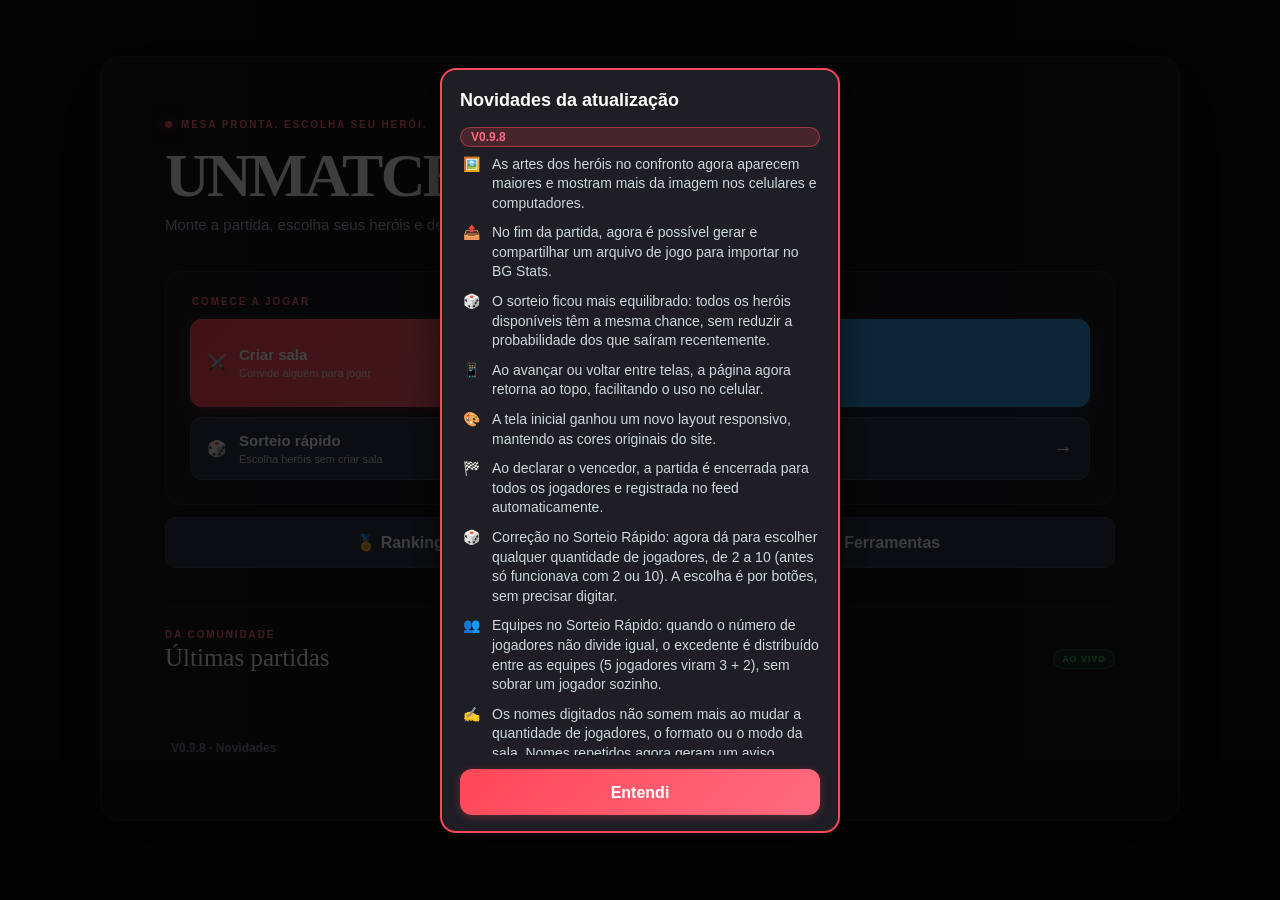
==== index.html @ 80e848fc "Add files via upload" ====
﻿<!DOCTYPE html>
<html lang="pt-BR">
<head>
    <meta charset="UTF-8">
    <meta name="viewport" content="width=device-width, initial-scale=1.0, viewport-fit=cover">
    <meta name="theme-color" content="#0f0f12">
    <link rel="preconnect" href="https://www.gstatic.com" crossorigin>
    <link rel="preconnect" href="https://unmatched-draft-default-rtdb.firebaseio.com" crossorigin>
    <link rel="preconnect" href="https://yptpnirqgfmxphjvsdjz.supabase.co" crossorigin>
    <link rel="preconnect" href="https://storage.googleapis.com" crossorigin>
    <title>Unmatched Draft — Sorteio e Draft Online para Unmatched</title>
    <meta name="description" content="Unmatched Draft: ferramenta online gratuita para sortear heróis, fazer draft e organizar partidas do jogo de tabuleiro Unmatched, sozinho ou com amigos, em salas, 1v1, melhor de 3 ou modo equipe.">
    <meta name="keywords" content="unmatched draft, unmatched, sorteio de heróis, draft unmatched, jogo de tabuleiro unmatched, unmatched online, sorteio de personagens">
    <meta name="robots" content="index, follow">
    <link rel="canonical" href="https://jeonatai.github.io/unmatched-draft/">

    <meta property="og:type" content="website">
    <meta property="og:title" content="Unmatched Draft — Sorteio e Draft Online para Unmatched">
    <meta property="og:description" content="Sorteie heróis, monte salas e organize partidas de Unmatched online, de graça, com amigos.">
    <meta property="og:url" content="https://jeonatai.github.io/unmatched-draft/">
    <meta property="og:locale" content="pt_BR">

    <meta name="twitter:card" content="summary">
    <meta name="twitter:title" content="Unmatched Draft — Sorteio e Draft Online para Unmatched">
    <meta name="twitter:description" content="Sorteie heróis, monte salas e organize partidas de Unmatched online, de graça, com amigos.">

    <link rel="stylesheet" href="style.css?v=20261127d">
</head>
<body class="is-home-screen">

    <!-- Código da sala (visível quando dentro de uma sala) -->
    <div id="room-code-header" class="room-code-header" style="display: none;">
        <span>Sala: <strong id="room-code-display">-</strong></span>
        <button id="btn-copy-code" class="btn-copy-code">Copiar</button>
    </div>

    <div class="container">

        <!-- TELA: Início -->
        <div id="screen-home" class="screen">
            <header class="home-hero">
                <div class="home-eyebrow"><span></span> MESA PRONTA. ESCOLHA SEU HERÓI.</div>
                <h1>Unmatched <em>Draft</em></h1>
                <p>Monte a partida, escolha seus heróis e descubra quem vence.</p>
            </header>
            <section class="home-play-panel" aria-label="Começar uma partida">
                <div class="home-section-label">COMECE A JOGAR</div>
            <div class="btn-row">
                <button id="btn-go-create">⚔️ <span><strong>Criar sala</strong><small>Convide alguém para jogar</small></span></button>
                <button id="btn-go-join">↗️ <span><strong>Entrar em sala</strong><small>Tenho um código de partida</small></span></button>
            </div>
                <button id="btn-go-quick" class="home-quick-btn">🎲 <span><strong>Sorteio rápido</strong><small>Escolha heróis sem criar sala</small></span><b>→</b></button>
            </section>
            <nav class="home-tools-nav" aria-label="Mais opções">
                <button id="btn-go-rank" class="btn-secondary js-go-rank">🏅 Ranking</button>
                <button id="btn-go-tools" class="btn-secondary">🛠️ Ferramentas</button>
            </nav>

            <div id="home-feed-section" class="home-feed-section">
                <div class="feed-heading"><div><div class="home-section-label">DA COMUNIDADE</div><h3>Últimas partidas</h3></div><span>AO VIVO</span></div>
                <div id="home-feed-list" class="feed-list"></div>
                <div id="home-feed-pagination" class="feed-pagination"></div>
            </div>
        </div>

        <!-- TELA: Ferramentas -->
        <div id="screen-tools" class="screen" style="display: none;">
            <h1 id="tools-title" style="touch-action: manipulation;">🛠️ Ferramentas</h1>
            <button id="btn-go-matchup" class="btn-secondary">⚔️ Confrontos</button>
            <div id="tools-admin" style="display: none;">
                <button id="btn-go-import" class="btn-secondary" style="margin-top: 12px;">📥 Importar partidas</button>
                <button id="btn-go-audit" class="btn-secondary" style="margin-top: 12px;">🔍 Verificar estatísticas</button>
            </div>
            <button id="btn-go-add-match" class="btn-secondary" style="margin-top: 12px;">➕ Adicionar Partida</button>
            <button id="btn-tools-back" class="btn-secondary" style="margin-top: 20px;">Voltar</button>
        </div>

        <!-- TELA: Adicionar Partida manualmente -->
        <div id="screen-add-match" class="screen" style="display: none;">
            <h1>➕ Adicionar Partida</h1>
            <p>Registre uma partida já jogada (fora do site) no feed e nas estatísticas dos heróis.</p>

            <div class="mode-options">
                <label class="mode-option">
                    <input type="radio" name="add-match-mode" value="1v1" checked>
                    <span class="mode-label">
                        <strong>1v1</strong>
                        <small>Partida entre 2 jogadores</small>
                    </span>
                </label>
                <label class="mode-option">
                    <input type="radio" name="add-match-mode" value="2v2">
                    <span class="mode-label">
                        <strong>Equipe (2v2)</strong>
                        <small>4 jogadores, 2 times</small>
                    </span>
                </label>
            </div>

            <div id="add-match-1v1-fields">
                <div class="config-section">
                    <h3>Jogador 1</h3>
                    <input type="text" id="add-match-p1-name" class="text-input" placeholder="Nome do Jogador 1" style="margin-bottom: 10px;">
                    <input type="text" id="add-match-p1-hero" class="text-input" list="add-match-heroes-datalist" placeholder="Herói do Jogador 1">
                </div>
                <div class="config-section">
                    <h3>Jogador 2</h3>
                    <input type="text" id="add-match-p2-name" class="text-input" placeholder="Nome do Jogador 2" style="margin-bottom: 10px;">
                    <input type="text" id="add-match-p2-hero" class="text-input" list="add-match-heroes-datalist" placeholder="Herói do Jogador 2">
                </div>
                <div class="config-section">
                    <h3>Vencedor</h3>
                    <select id="add-match-1v1-winner" class="text-input">
                        <option value="1">Jogador 1</option>
                        <option value="2">Jogador 2</option>
                        <option value="draw">Empate</option>
                    </select>
                </div>
            </div>

            <div id="add-match-2v2-fields" style="display: none;">
                <div class="config-section">
                    <h3>Equipe A</h3>
                    <input type="text" id="add-match-a1-name" class="text-input" placeholder="Jogador 1 (Equipe A)" style="margin-bottom: 10px;">
                    <input type="text" id="add-match-a1-hero" class="text-input" list="add-match-heroes-datalist" placeholder="Herói" style="margin-bottom: 10px;">
                    <input type="text" id="add-match-a2-name" class="text-input" placeholder="Jogador 2 (Equipe A)" style="margin-bottom: 10px;">
                    <input type="text" id="add-match-a2-hero" class="text-input" list="add-match-heroes-datalist" placeholder="Herói">
                </div>
                <div class="config-section">
                    <h3>Equipe B</h3>
                    <input type="text" id="add-match-b1-name" class="text-input" placeholder="Jogador 1 (Equipe B)" style="margin-bottom: 10px;">
                    <input type="text" id="add-match-b1-hero" class="text-input" list="add-match-heroes-datalist" placeholder="Herói" style="margin-bottom: 10px;">
                    <input type="text" id="add-match-b2-name" class="text-input" placeholder="Jogador 2 (Equipe B)" style="margin-bottom: 10px;">
                    <input type="text" id="add-match-b2-hero" class="text-input" list="add-match-heroes-datalist" placeholder="Herói">
                </div>
                <div class="config-section">
                    <h3>Vencedor</h3>
                    <select id="add-match-2v2-winner" class="text-input">
                        <option value="A">Equipe A</option>
                        <option value="B">Equipe B</option>
                        <option value="draw">Empate</option>
                    </select>
                </div>
            </div>

            <datalist id="add-match-heroes-datalist"></datalist>

            <button id="btn-submit-add-match">Registrar Partida</button>
            <button id="btn-back-add-match" class="btn-secondary">Voltar</button>
        </div>

        <!-- TELA: Sorteio Rápido - configuração -->
        <div id="screen-quick-setup" class="screen" style="display: none;">
            <h1>🎲 Sorteio Rápido</h1>
            <p>Configure os jogadores. Cada um recebe 1 herói sorteado, sem sala nem link.</p>

            <div class="config-section">
                <h3>Quantidade de Jogadores</h3>
                <input type="hidden" id="quick-player-count" value="2">
                <div id="quick-count-chips" class="count-chips"></div>
            </div>

            <div class="config-section">
                <h3>Nomes dos Jogadores</h3>
                <div id="quick-names-inputs"></div>
            </div>

            <div class="config-section">
                <h3>Formato da Partida</h3>
                <div class="mode-options">
                    <label class="mode-option">
                        <input type="radio" name="quick-format" value="ffa" checked>
                        <span class="mode-label">
                            <strong>Todos Contra Todos</strong>
                            <small>Cada jogador enfrenta todos os outros, 1 contra 1</small>
                        </span>
                    </label>
                    <label class="mode-option">
                        <input type="radio" name="quick-format" value="team">
                        <span class="mode-label">
                            <strong>Em Equipe</strong>
                            <small>Jogadores são divididos em equipes sorteadas</small>
                        </span>
                    </label>
                </div>
            </div>

            <div class="config-section" id="quick-team-size-section" style="display: none;">
                <h3>Tamanho da Equipe</h3>
                <div class="mode-options">
                    <label class="mode-option">
                        <input type="radio" name="quick-team-size" value="2" checked>
                        <span class="mode-label">
                            <strong>Equipe de 2</strong>
                        </span>
                    </label>
                    <label class="mode-option">
                        <input type="radio" name="quick-team-size" value="3">
                        <span class="mode-label">
                            <strong>Equipe de 3</strong>
                        </span>
                    </label>
                </div>
            </div>

            <p id="quick-setup-warning" class="waiting-text" style="display: none;"></p>

            <button id="btn-quick-start" style="margin-top: 16px;">Sortear e Ir para o Combate</button>
            <button id="btn-quick-back" class="btn-secondary">Voltar</button>
        </div>

        <!-- TELA: Sorteio Rápido - combate -->
        <div id="screen-quick-combat" class="screen" style="display: none;">
            <div id="quick-combat-timer" class="combat-timer">⏱️ 00:00</div>
            <button id="btn-quick-pause" class="btn-secondary btn-pause">⏸️ Pausar</button>
            <button id="btn-quick-edit-timer" class="btn-secondary btn-pause btn-edit-timer" title="Ajustar o tempo manualmente">✏️</button>
            <p id="quick-match-progress" class="waiting-text"></p>
            <p id="quick-starting-player" class="waiting-text" style="display: none;"></p>
            <h3>🔥 CONFRONTO! 🔥</h3>
            <button id="btn-quick-reroll" class="quick-reroll-btn" title="Sortear novos personagens para esse confronto">🎲</button>

            <div class="matchup-versus" id="quick-matchup-ffa">
                <div class="fighter-card" id="quick-fighter-p1">-</div>
                <div class="vs">VS</div>
                <div class="fighter-card" id="quick-fighter-p2">-</div>
            </div>

            <div class="matchup-teams" id="quick-matchup-teams" style="display: none;">
                <div class="team-side team-a">
                    <h4 id="quick-team-a-label">Equipe A</h4>
                    <div class="team-fighters" id="quick-team-a-fighters"></div>
                </div>
                <div class="vs vs-large">VS</div>
                <div class="team-side team-b">
                    <h4 id="quick-team-b-label">Equipe B</h4>
                    <div class="team-fighters" id="quick-team-b-fighters"></div>
                </div>
            </div>

            <div class="br-grid" id="quick-br-grid" style="display: none;"></div>

            <div class="map-draw-section" id="quick-map-draw-section">
                <button id="btn-quick-draw-map" class="btn-secondary btn-draw-map">🗺️ Quer sortear um mapa?</button>
                <div id="quick-map-draw-result" class="map-draw-result" style="display: none;">
                    <img id="quick-map-draw-image" src="" alt="">
                    <p id="quick-map-draw-name" class="map-draw-name"></p>
                    <button id="btn-quick-reroll-map" class="btn-reroll-map-tiny" title="Re-rolar mapa" style="display: none;">🔁</button>
                </div>
            </div>

            <p class="waiting-text" id="quick-judge-text">Quem venceu?</p>
            <div class="judge-buttons">
                <button id="btn-quick-winner-p1">Venceu Jogador 1</button>
                <button id="btn-quick-winner-p2">Venceu Jogador 2</button>
            </div>

        </div>

        <!-- TELA: Sorteio Rápido - resultado -->
        <div id="screen-quick-result" class="screen" style="display: none;">
            <h1 id="quick-result-message">🏆 Resultado</h1>
            <p id="quick-result-duration" class="post-game-duration"></p>
            <div id="quick-result-standings" class="waiting-players-list"></div>
            <p class="waiting-text">Todas as partidas já foram postadas automaticamente no feed.</p>
            <button id="btn-quick-again" style="background-color: #2ecc71;">🎲 Novo Sorteio</button>
            <button id="btn-quick-home" class="btn-secondary">Voltar ao Início</button>
        </div>

        <!-- TELA: Heróis — estatísticas de confronto -->
        <div id="screen-hero-stats" class="screen" style="display: none;">
            <h1>🦸 Herói</h1>

            <div id="hero-stats-summary" style="display: none;"></div>
            <button id="btn-hero-matches" class="btn-secondary" style="display: none;">📋 Partidas</button>
            <div id="hero-stats-results"></div>
            <p id="hero-stats-loading" class="waiting-text" style="display: none;">Carregando estatísticas...</p>

            <button id="btn-hero-stats-back" class="btn-secondary" style="margin-top: 18px;">← Voltar ao Ranking</button>
        </div>

        <!-- TELA: Confrontos (herói contra herói) -->
        <div id="screen-matchup" class="screen" style="display: none;">
            <h1>⚔️ Confrontos</h1>
            <p>Escolha dois heróis para ver a porcentagem de vitória de cada um.</p>
            <div class="mu-slots">
                <div id="mu-slot-1" class="mu-slot" role="button" tabindex="0"></div>
                <div class="vs">VS</div>
                <div id="mu-slot-2" class="mu-slot" role="button" tabindex="0"></div>
            </div>
            <div id="mu-result"></div>
            <div class="mu-actions">
                <button id="btn-mu-swap" class="btn-secondary">🔁 Inverter</button>
                <button id="btn-mu-copy" class="btn-secondary">🔗 Copiar link</button>
            </div>
            <button id="btn-mu-back" class="btn-secondary">Voltar</button>
        </div>

        <!-- TELA: Importar partidas (BG Stats) -->
        <div id="screen-import" class="screen" style="display: none;">
            <h1>📥 Importar partidas</h1>
            <p>Escolha o arquivo de texto com as partidas 1x1 do BG Stats. Cada partida vai para o feed com a data original e 30 minutos de duração. Os heróis são identificados por semelhança de nome.</p>
            <input type="file" id="import-file" class="import-file" accept=".txt,text/plain">
            <label class="import-opt"><input type="checkbox" id="import-skip-dups" checked> Ignorar partidas que já parecem estar no feed</label>
            <div id="import-preview" class="audit-result"></div>
            <button id="btn-import-confirm" style="display: none; background-color: #2ecc71;"></button>
            <button id="btn-import-back" class="btn-secondary">Voltar</button>
        </div>

        <!-- TELA: Verificar estatísticas -->
        <div id="screen-stats-audit" class="screen" style="display: none;">
            <h1>🔍 Verificar estatísticas</h1>
            <p>Lê todo o histórico do feed e compara, herói por herói e confronto por confronto, com o contador. Cada combate de uma Melhor de 3 conta como 1 jogo para os dois heróis. Empates não contam.</p>
            <button id="btn-audit-run">Verificar agora</button>
            <div id="audit-result" class="audit-result"></div>
            <p id="audit-fix-note" class="odds-note" style="display: none;">Corrigir substitui o contador pelo histórico. Jogos que estão só no contador (sem partida no feed) serão perdidos; um backup é guardado.</p>
            <button id="btn-audit-fix" style="display: none; background-color: #2ecc71;">Corrigir com o histórico</button>
            <button id="btn-audit-undo" class="btn-secondary" style="display: none;"></button>
            <button id="btn-audit-reset" style="background-color: #e74c3c; margin-top: 10px;">🗑️ Zerar estatísticas (não mexe no feed)</button>
            <button id="btn-audit-back" class="btn-secondary">Voltar</button>
        </div>

        <!-- TELA: Partidas de um herói -->
        <div id="screen-hero-matches" class="screen" style="display: none;">
            <h1>📋 Partidas</h1>
            <p id="hero-matches-title" class="hero-matches-title"></p>
            <div id="hero-matches-list" class="hero-matches-list"></div>
            <button id="btn-hero-matches-back" class="btn-secondary">← Voltar</button>
        </div>

        <!-- TELA: Ranking de heróis -->
        <div id="screen-hero-rank" class="screen" style="display: none;">
            <h1>🏅 Ranking</h1>
            <p>Do herói mais forte ao mais fraco, pelas partidas registradas no site. Toque num herói para ver os confrontos dele.</p>
            <input type="text" id="rank-filter" class="text-input rank-filter" placeholder="Buscar herói..." autocomplete="off">
            <p class="rank-note">Ordem pela porcentagem de vitória. Em caso de empate, quem tem mais jogos fica na frente. Sem jogos, ficam no final.</p>
            <p id="rank-loading" class="waiting-text" style="display: none;">Carregando ranking...</p>
            <div id="rank-list" class="rank-list"></div>
            <button id="btn-rank-back" class="btn-secondary">Voltar ao Início</button>
        </div>

        <!-- TELA: Entrar com código -->
        <div id="screen-enter-code" class="screen" style="display: none;">
            <h1>Entrar na Sala</h1>
            <p>Digite o código da sala para retornar ou entrar em uma partida.</p>
            <input type="text" id="input-room-code" class="text-input" placeholder="Ex: ABC123" maxlength="8">
            <button id="btn-join-room">Entrar</button>
            <button id="btn-back-home" class="btn-secondary">Voltar</button>
        </div>

        <!-- TELA: Escolher caixas -->
        <div id="screen-box-select" class="screen" style="display: none;">
            <h1>📦 Caixas</h1>
            <p>Toque nas caixas que vão ser usadas. Os personagens delas entram no sorteio.</p>
            <button id="btn-box-all" class="btn-secondary">✅ Usar todas as caixas</button>
            <div id="box-grid" class="box-grid"></div>
            <p id="box-summary" class="box-summary"></p>
            <details id="box-heroes-details" class="audit-row" style="display: none;">
                <summary>Ver personagens do sorteio</summary>
                <div id="box-heroes-list" class="audit-detail" style="display: block;"></div>
            </details>
            <button id="btn-box-continue" disabled>Continuar</button>
            <button id="btn-box-back" class="btn-secondary">Voltar</button>
        </div>

        <!-- TELA: Configurar sala -->
        <div id="screen-configure" class="screen" style="display: none;">
            <h1>Configurar Sala</h1>
            <p>Escolha o tipo de partida e os nomes dos jogadores.</p>

            <div class="config-section">
                <h3>Tipo de Partida</h3>
                <div class="mode-options">
                    <label class="mode-option">
                        <input type="radio" name="game-mode" value="single" checked>
                        <span class="mode-label">
                            <strong>Combate Único</strong>
                            <small>1v1 — cada jogador recebe 2 heróis e escolhe 1</small>
                        </span>
                    </label>
                    <label class="mode-option">
                        <input type="radio" name="game-mode" value="bestof3">
                        <span class="mode-label">
                            <strong>Melhor de 3</strong>
                            <small>1v1 — draft completo com 3 combates</small>
                        </span>
                    </label>
                    <label class="mode-option">
                        <input type="radio" name="game-mode" value="team">
                        <span class="mode-label">
                            <strong>Modo Equipe (2v2)</strong>
                            <small>4 jogadores — draft com bans alternados</small>
                        </span>
                    </label>
                </div>
            </div>

            <div class="config-section">
                <h3 id="config-names-title">Nomes dos Jogadores</h3>
                <div id="player-names-inputs"></div>
            </div>

            <button id="btn-confirm-create">Confirmar e Criar Sala</button>
            <button id="btn-back-config" class="btn-secondary">Voltar</button>
        </div>

        <!-- TELA: Criador escolhe qual nome é o dele (modos 1v1) -->
        <div id="screen-creator-role-pick" class="screen" style="display: none;">
            <h1>Qual desses é você?</h1>
            <p>Antes de enviar o link, escolha qual dos nomes é o seu. Assim não há troca de jogador.</p>
            <div id="creator-role-pick-list" class="name-claim-list"></div>
            <button id="btn-creator-role-back" class="btn-secondary">Voltar</button>
        </div>

        <!-- TELA: Esperando jogadores -->
        <div id="screen-waiting-room" class="screen" style="display: none;">
            <h1 id="waiting-title">⚔️ Sala Criada! ⚔️</h1>
            <p id="waiting-subtitle">Envie o link ou código para os jogadores entrarem.</p>
            <div class="room-link-box">
                <input type="text" id="room-link-input" readonly>
                <button id="btn-copy-link">Copiar Link</button>
            </div>
            <p class="room-code-inline">Código: <strong id="waiting-room-code">-</strong></p>
            <p id="waiting-boxes" class="odds-note"></p>
            <div id="waiting-players-list" class="waiting-players-list"></div>
            <p id="waiting-status" class="waiting-text">⏳ Aguardando jogadores...</p>
        </div>

        <!-- TELA: Escolher nome (modo equipe) -->
        <div id="screen-name-claim" class="screen" style="display: none;">
            <h1>Escolha seu Nome</h1>
            <p>Clique no seu nome para entrar na partida.</p>
            <div id="name-claim-list" class="name-claim-list"></div>
        </div>

        <!-- TELA: Equipes definidas -->
        <div id="screen-team-assignment" class="screen" style="display: none;">
            <h1>Equipes Definidas!</h1>
            <div id="team-display" class="team-display"></div>
            <button id="btn-continue-team">Seguir para o Draft</button>
        </div>

        <!-- TELA: Erro ao entrar -->
        <div id="screen-join-error" class="screen" style="display: none;">
            <h1>⚠️ Ops!</h1>
            <p id="join-error-message">Não foi possível entrar nessa sala.</p>
            <button onclick="goHome()">Voltar ao início</button>
        </div>

        <!-- TELA: Reconectar (sala já cheia, dispositivo não reconhecido) -->
        <div id="screen-rejoin-choice" class="screen" style="display: none;">
            <h1>🔄 Reconectar à Sala</h1>
            <p>Essa sala já tem os 2 jogadores. Se sua conexão caiu (ex: abriu o link em outro navegador ou app) e você é um deles, toque abaixo para retomar sua posição:</p>
            <button id="btn-rejoin-p1" style="background-color: #3498db;">Sou <span id="rejoin-p1-name">Jogador 1</span></button>
            <button id="btn-rejoin-p2" style="background-color: #e74c3c; margin-top: 12px;">Sou <span id="rejoin-p2-name">Jogador 2</span></button>
            <button class="btn-secondary" onclick="goHome()">Voltar ao início</button>
        </div>

        <!-- TELA: Draft (melhor de 3 e equipe) -->
        <div id="screen-draft" class="screen" style="display: none;">
            <div class="scoreboard scoreboard-small">
                <div class="score-box">Você é <span id="my-role-label">-</span></div>
            </div>
            <div id="reroll-area" class="reroll-area" style="display: none;">
                <button id="btn-request-reroll" class="btn-secondary btn-reroll-request">🎲 Re-sortear personagens</button>
                <p id="reroll-status" class="waiting-text" style="display: none;"></p>
            </div>
            <div id="draft-active">
                <h2 id="draft-phase-title">Fase de Seleção</h2>
                <p id="draft-instructions">Aguardando início...</p>
                <div id="cards-container" class="cards-grid"></div>
                <button id="btn-confirm-choice" disabled>Confirmar Escolha</button>
            </div>
            <div id="draft-waiting" style="display: none;">
                <h2>⏳ Aguardando...</h2>
                <p id="draft-waiting-text">É a vez do outro jogador.</p>
            </div>
        </div>

        <!-- TELA: Combate único - escolha simultânea -->
        <div id="screen-single-pick" class="screen" style="display: none;">
            <h2>Escolha seu Combatente</h2>
            <p id="single-pick-instructions">Escolha 1 dos 2 heróis sorteados. A escolha é simultânea e secreta.</p>
            <div id="single-pick-cards" class="cards-grid"></div>
            <button id="btn-confirm-single-pick" disabled>Confirmar Escolha</button>
            <div id="single-pick-waiting" style="display: none;">
                <p class="waiting-text">⏳ Aguardando o oponente confirmar...</p>
            </div>
        </div>

        <!-- TELA: Café com Leite - escolha manual antes do sorteio -->
        <div id="screen-cafe-pick" class="screen" style="display: none;">
            <h2 id="cafe-pick-title">☕ Café com Leite</h2>
            <div id="cafe-pick-active">
                <p id="cafe-pick-instructions">Escolha o herói que você vai usar (sem sorteio).</p>
                <p class="waiting-text" id="cafe-pick-counter">0 / 1</p>
                <div id="cafe-pick-cards" class="cards-grid"></div>
                <button id="btn-confirm-cafe-pick" disabled>Confirmar Escolha</button>
            </div>
            <div id="cafe-pick-waiting" style="display: none;">
                <p class="waiting-text" id="cafe-pick-waiting-text">⏳ Aguardando...</p>
            </div>
        </div>

        <!-- TELA: Combate -->
        <div id="screen-combat" class="screen" style="display: none;">
            <div id="combat-timer" class="combat-timer">⏱️ 00:00</div>
            <button id="btn-pause-combat" class="btn-secondary btn-pause">⏸️ Pausar</button>
            <button id="btn-edit-timer" class="btn-secondary btn-pause btn-edit-timer" title="Ajustar o tempo manualmente">✏️</button>
            <button id="btn-finish-bestof3" class="btn-secondary" style="display: none;">🏁 Finalizar Combate</button>
            <div class="scoreboard" id="combat-scoreboard">
                <div class="score-box">🔹 <span id="score-p1-name">J1</span> <span id="score-p1">0</span></div>
                <div class="score-box">🔸 <span id="score-p2-name">J2</span> <span id="score-p2">0</span></div>
            </div>

            <div id="combat-active">
                <h3 id="combat-title">Seleção Secreta de Combate</h3>
                <div id="combat-choices" class="cards-grid"></div>
                <button id="btn-confirm-combat" disabled>Confirmar Combatente</button>
            </div>

            <div id="combat-waiting" style="display: none;">
                <h3>⏳ Aguardando...</h3>
                <p id="combat-waiting-text">O outro jogador está escolhendo secretamente.</p>
            </div>

            <div id="combat-matchup-area" style="display: none;">
                <h3 id="combat-matchup-title">🔥 CONFRONTO DEFINIDO! 🔥</h3>
                <div class="matchup-versus" id="matchup-1v1">
                    <div class="fighter-card" id="fighter-p1">-</div>
                    <div class="vs">VS</div>
                    <div class="fighter-card" id="fighter-p2">-</div>
                </div>
                <div class="matchup-teams" id="matchup-teams" style="display: none;">
                    <div class="team-side team-a">
                        <h4 id="team-a-label">Equipe A</h4>
                        <div class="team-fighters" id="team-a-fighters"></div>
                    </div>
                    <div class="vs vs-large">VS</div>
                    <div class="team-side team-b">
                        <h4 id="team-b-label">Equipe B</h4>
                        <div class="team-fighters" id="team-b-fighters"></div>
                    </div>
                </div>

                <p id="room-starting-player" class="waiting-text" style="display: none;"></p>

                <div class="map-draw-section" id="map-draw-section">
                    <button id="btn-draw-map" class="btn-secondary btn-draw-map">🗺️ Quer sortear um mapa?</button>
                    <div id="map-draw-result" class="map-draw-result" style="display: none;">
                        <img id="map-draw-image" src="" alt="">
                        <p id="map-draw-name" class="map-draw-name"></p>
                        <button id="btn-reroll-map" class="btn-secondary btn-reroll-map" style="display: none;">🔁 Re-rolar mapa</button>
                    </div>
                </div>

                <p id="combat-judge-text">Quem venceu?</p>
                <div class="judge-buttons" id="judge-1v1">
                    <button onclick="registerWinner(1)">Venceu J1</button>
                    <button onclick="registerWinner(2)">Venceu J2</button>
                </div>
                <div class="judge-buttons" id="judge-teams" style="display: none;">
                    <button onclick="registerTeamWinner('A')">Venceu Equipe A</button>
                    <button onclick="registerTeamWinner('B')">Venceu Equipe B</button>
                </div>
            </div>
        </div>

        <!-- TELA: Pós-jogo -->
        <div id="screen-post-game" class="screen" style="display: none;">
            <h1 id="post-game-title">🏆 Partida Encerrada!</h1>
            <p id="post-game-message">-</p>
            <p id="post-game-duration" class="post-game-duration"></p>
            <p id="post-game-auto-posted" class="waiting-text">📣 Partida postada automaticamente no feed!</p>
            <button id="btn-export-bgstats" class="btn-secondary">📤 Enviar para o BG Stats</button>
            <button id="btn-rematch" style="background-color: #2ecc71;">Revanche</button>
            <button id="btn-close-room" class="btn-secondary">Fechar Sala</button>
        </div>

    </div>

    <!-- Editar / excluir partida (administrador) -->
    <div id="match-edit-modal" class="modal-overlay" style="display: none;">
        <div class="modal-box match-edit-box">
            <h3>✏️ Editar partida</h3>
            <p id="match-edit-note" class="odds-note"></p>
            <label class="me-label">Data e hora</label>
            <input type="datetime-local" id="me-date" class="text-input me-input">
            <div id="me-fields">
                <label class="me-label">Jogador 1</label>
                <input type="text" id="me-name1" class="text-input me-input" placeholder="Jogador 1" autocomplete="off">
                <select id="me-hero1" class="text-input me-input"></select>
                <label class="me-label">Jogador 2</label>
                <input type="text" id="me-name2" class="text-input me-input" placeholder="Jogador 2" autocomplete="off">
                <select id="me-hero2" class="text-input me-input"></select>
                <label class="me-label">Quem venceu?</label>
                <div class="me-winner">
                    <label><input type="radio" name="me-winner" value="1"> Jogador 1</label>
                    <label><input type="radio" name="me-winner" value="2"> Jogador 2</label>
                    <label><input type="radio" name="me-winner" value="0"> Empate</label>
                </div>
            </div>
            <div class="judge-buttons">
                <button id="me-save" style="background-color: #2ecc71;">Salvar</button>
                <button id="me-cancel" class="btn-secondary">Cancelar</button>
            </div>
            <button id="me-delete" style="background-color: #e74c3c; margin-top: 10px;">🗑️ Excluir partida</button>
        </div>
    </div>

    <!-- Seletor de herói (Confrontos) -->
    <div id="mu-picker" class="modal-overlay" style="display: none;">
        <div class="modal-box mu-picker-box">
            <input type="text" id="mu-picker-filter" class="text-input rank-filter" placeholder="Buscar herói..." autocomplete="off">
            <div id="mu-picker-list" class="rank-list mu-picker-list"></div>
            <button id="btn-mu-picker-close" class="btn-secondary">Fechar</button>
        </div>
    </div>

    <!-- Janela de permissão do re-sorteio (Melhor de 3) -->
    <div id="reroll-modal" class="modal-overlay" style="display: none;">
        <div class="modal-box">
            <h3>🎲 Pedido de re-sorteio</h3>
            <p id="reroll-modal-text"></p>
            <div class="judge-buttons">
                <button id="btn-reroll-accept" style="background-color: #2ecc71;">Permitir</button>
                <button id="btn-reroll-deny" style="background-color: #e74c3c;">Recusar</button>
            </div>
        </div>
    </div>

    <script src="https://www.gstatic.com/firebasejs/10.12.2/firebase-app-compat.js"></script>
    <script src="https://www.gstatic.com/firebasejs/10.12.2/firebase-database-compat.js"></script>
    <script src="firebase-config.js"></script>
    <script src="boxes.js?v=1"></script>
    <script src="app.js?v=20261127e"></script>
    <script src="changelog.js?v=098f"></script>
</body>
</html>
---- style.css ----
/* ==========================================================================
   RESET & CONFIGURAÇÕES GERAIS
   ========================================================================== */
* {
    box-sizing: border-box;
    margin: 0;
    padding: 0;
    -webkit-tap-highlight-color: transparent;
}

body {
    background-color: #0f0f12;
    color: #f1f2f6;
    font-family: -apple-system, BlinkMacSystemFont, 'Segoe UI', Roboto, Helvetica, Arial, sans-serif;
    min-height: 100vh;
    display: flex;
    flex-direction: column;
    align-items: center;
    padding: 15px;
    padding-top: 60px;
}

/* Header com código da sala */
.room-code-header {
    position: fixed;
    top: 0;
    left: 0;
    right: 0;
    background: #16161a;
    border-bottom: 1px solid #26262f;
    padding: 10px 20px;
    display: flex;
    justify-content: center;
    align-items: center;
    gap: 12px;
    z-index: 100;
    font-size: 14px;
}

.room-code-header strong {
    color: #2ecc71;
    font-size: 16px;
    letter-spacing: 2px;
}

.btn-copy-code {
    width: auto !important;
    padding: 6px 14px !important;
    font-size: 13px !important;
    background: #2f3542 !important;
    box-shadow: none !important;
}

.container {
    max-width: 480px;
    width: 100%;
    background: #16161a;
    padding: 24px 20px;
    border-radius: 20px;
    box-shadow: 0 12px 40px rgba(0, 0, 0, 0.6);
    border: 1px solid #26262f;
    text-align: center;
}

h1 {
    color: #ff4757;
    font-size: 26px;
    font-weight: 800;
    letter-spacing: 1px;
    margin-bottom: 25px;
    text-transform: uppercase;
    text-shadow: 0 2px 10px rgba(255, 71, 87, 0.3);
}

h2, h3 {
    color: #ffffff;
    font-size: 18px;
    font-weight: 600;
    margin-bottom: 15px;
}

p {
    color: #a4b0be;
    font-size: 14px;
    line-height: 1.5;
    margin-bottom: 20px;
}

/* ==========================================================================
   BOTÕES E ENTRADAS
   ========================================================================== */
button, .btn-action {
    background: linear-gradient(135deg, #ff4757, #ff6b81);
    color: #ffffff;
    border: none;
    padding: 15px 24px;
    font-size: 16px;
    font-weight: 700;
    border-radius: 12px;
    cursor: pointer;
    transition: all 0.2s ease;
    width: 100%;
    box-shadow: 0 4px 15px rgba(255, 71, 87, 0.4);
    display: inline-block;
}

button:active, .btn-action:active {
    transform: scale(0.98);
}

button:disabled {
    background: #2f3542 !important;
    color: #747d8c !important;
    box-shadow: none !important;
    cursor: not-allowed;
    transform: none;
}

.btn-secondary {
    background: #2f3542 !important;
    box-shadow: none !important;
    margin-top: 12px;
}

.text-input {
    width: 100%;
    background: #1e1e24;
    border: 2px solid #2f3542;
    border-radius: 10px;
    color: #f1f2f6;
    padding: 14px;
    font-size: 16px;
    margin-bottom: 16px;
    text-align: center;
    text-transform: uppercase;
    letter-spacing: 2px;
}

.text-input.name-input {
    text-transform: none;
    letter-spacing: normal;
    text-align: left;
    margin-bottom: 0;
}

.name-input-row {
    display: flex;
    align-items: center;
    gap: 10px;
    margin-bottom: 10px;
}

.name-input-row .name-input {
    flex: 1;
}

.cafe-checkbox-label {
    display: flex;
    align-items: center;
    gap: 6px;
    white-space: nowrap;
    font-size: 13px;
    color: #d9a441;
    background: rgba(217, 164, 65, 0.12);
    border: 1px solid rgba(217, 164, 65, 0.4);
    border-radius: 8px;
    padding: 8px 10px;
    cursor: pointer;
    user-select: none;
}

.cafe-checkbox {
    width: 16px;
    height: 16px;
    accent-color: #d9a441;
    cursor: pointer;
}

.screen {
    animation: fadeIn 0.18s ease-out;
}

/* ==========================================================================
   CONFIGURAÇÃO DE SALA
   ========================================================================== */
.config-section {
    text-align: left;
    margin-bottom: 24px;
}

.config-section h3 {
    font-size: 15px;
    color: #a4b0be;
    margin-bottom: 12px;
}

.mode-options {
    display: flex;
    flex-direction: column;
    gap: 10px;
}

.mode-option {
    display: flex;
    align-items: flex-start;
    gap: 12px;
    background: #1e1e24;
    border: 2px solid #2f3542;
    border-radius: 12px;
    padding: 14px;
    cursor: pointer;
    transition: border-color 0.2s;
}

.mode-option:has(input:checked) {
    border-color: #2ecc71;
    background: rgba(46, 204, 113, 0.08);
}

.mode-option input {
    margin-top: 4px;
    accent-color: #2ecc71;
}

.mode-label {
    display: flex;
    flex-direction: column;
    gap: 4px;
}

.mode-label strong {
    color: #f1f2f6;
    font-size: 15px;
}

.mode-label small {
    color: #747d8c;
    font-size: 12px;
}

/* ==========================================================================
   SALA / LOBBY
   ========================================================================== */
.room-link-box {
    display: flex;
    gap: 8px;
    margin-bottom: 16px;
}

.room-link-box input {
    flex: 1;
    background: #1e1e24;
    border: 2px solid #2f3542;
    border-radius: 10px;
    color: #f1f2f6;
    padding: 12px;
    font-size: 13px;
    min-width: 0;
}

.room-link-box button {
    width: auto;
    white-space: nowrap;
    padding: 12px 16px;
}

.room-code-inline {
    color: #2ecc71;
    font-weight: 600;
    margin-bottom: 20px;
}

.room-code-inline strong {
    font-size: 20px;
    letter-spacing: 3px;
}

.waiting-text {
    color: #ffa500;
    font-weight: 600;
}

.waiting-players-list {
    display: flex;
    flex-direction: column;
    gap: 10px;
    margin-bottom: 20px;
}

.waiting-player {
    background: #1e1e24;
    padding: 12px;
    border-radius: 10px;
    text-align: left;
    font-size: 14px;
}

/* Tags de jogador por cor */
.player-tag {
    display: inline-block;
    padding: 2px 8px;
    border-radius: 6px;
    font-size: 11px;
    font-weight: 800;
    margin-right: 6px;
}

.player-1 { background: rgba(52, 152, 219, 0.25); color: #3498db; }
.player-2 { background: rgba(231, 76, 60, 0.25); color: #e74c3c; }
.player-3 { background: rgba(46, 204, 113, 0.25); color: #2ecc71; }
.player-4 { background: rgba(243, 156, 18, 0.25); color: #f39c12; }
.player-5 { background: rgba(155, 89, 182, 0.25); color: #9b59b6; }
.player-6 { background: rgba(26, 188, 156, 0.25); color: #1abc9c; }
.player-7 { background: rgba(233, 69, 96, 0.25); color: #e94560; }
.player-8 { background: rgba(241, 196, 15, 0.25); color: #f1c40f; }
.player-9 { background: rgba(52, 73, 94, 0.35); color: #a4b0be; }
.player-10 { background: rgba(0, 168, 150, 0.25); color: #00d2a8; }

/* Escolha de nome */
.name-claim-list, .waiting-players-list {
    display: flex;
    flex-direction: column;
    gap: 10px;
    margin: 20px 0;
}

.name-claim-item {
    background: #1e1e24;
    border: 2px solid #2f3542;
    border-radius: 12px;
    padding: 16px;
    cursor: pointer;
    transition: all 0.2s;
    display: flex;
    align-items: center;
    gap: 10px;
    font-size: 15px;
    font-weight: 600;
}

.name-claim-item:not(.claimed):hover {
    border-color: #2ecc71;
    background: rgba(46, 204, 113, 0.08);
}

.name-claim-item.claimed {
    opacity: 0.7;
    cursor: pointer;
}

.name-claim-item.claimed:hover {
    border-color: #f39c12;
    background: rgba(243, 156, 18, 0.08);
}

.name-claim-item.is-me {
    border-color: #2ecc71;
    background: rgba(46, 204, 113, 0.12);
    opacity: 1;
    cursor: default;
}

.name-claim-item.is-me:hover {
    border-color: #2ecc71;
    background: rgba(46, 204, 113, 0.12);
}

.you-badge {
    color: #2ecc71;
    font-size: 12px;
    margin-left: auto;
}

.taken-badge {
    color: #747d8c;
    font-size: 12px;
    margin-left: auto;
}

/* ==========================================================================
   EQUIPES
   ========================================================================== */
.team-display {
    display: flex;
    flex-direction: column;
    gap: 16px;
    margin: 20px 0;
}

.team-box {
    background: #1e1e24;
    border-radius: 14px;
    padding: 16px;
    text-align: left;
}

.team-a-box { border-left: 4px solid #3498db; }
.team-b-box { border-left: 4px solid #e74c3c; }

.team-box h3 {
    font-size: 14px;
    color: #a4b0be;
    margin-bottom: 12px;
}

.team-member {
    padding: 10px 0;
    font-size: 15px;
    font-weight: 600;
    border-bottom: 1px solid #26262f;
}

.team-member:last-child {
    border-bottom: none;
}

/* ==========================================================================
   CARDS / GRID
   ========================================================================== */
.cards-grid {
    display: grid;
    grid-template-columns: 1fr 1fr;
    gap: 12px;
    margin: 20px 0;
}

.card {
    background: #1e1e24;
    color: #ced6e0;
    padding: 12px;
    border-radius: 14px;
    border: 2px solid #2f3542;
    cursor: pointer;
    font-weight: 600;
    font-size: 13px;
    line-height: 1.4;
    transition: all 0.25s;
    display: flex;
    flex-direction: column;
    align-items: center;
    gap: 8px;
    min-height: 160px;
}

.card-image {
    width: 100%;
    height: 95px;
    object-fit: cover;
    border-radius: 8px;
    background-color: #16161a;
}

.card:hover:not(.used) {
    border-color: #57606f;
}

.card.selected {
    border-color: #2ecc71;
    color: #ffffff;
    background: rgba(46, 204, 113, 0.15);
    box-shadow: 0 0 15px rgba(46, 204, 113, 0.3);
    transform: translateY(-2px);
}

.card.used {
    opacity: 0.25;
    cursor: not-allowed;
    border-color: #121214;
    background: #121214;
}

.card.used span {
    text-decoration: line-through;
}

/* Timer de batalha */
.combat-timer {
    display: inline-block;
    margin: 0 auto 16px auto;
    background: #1e1e24;
    border: 1px solid #2f3542;
    border-radius: 20px;
    padding: 6px 16px;
    font-size: 15px;
    font-weight: 800;
    color: #f39c12;
    letter-spacing: 1px;
}

.post-game-duration {
    color: #a4b0be;
    font-size: 13px;
    margin-top: -12px;
    margin-bottom: 20px;
}

/* ==========================================================================
   PLACAR E COMBATE
   ========================================================================== */
.scoreboard {
    display: flex;
    justify-content: space-around;
    margin: 20px 0 25px 0;
    gap: 15px;
}

.scoreboard-small {
    margin-bottom: 10px;
}

.score-box {
    flex: 1;
    background: #1e1e24;
    border: 1px solid #26262f;
    padding: 12px;
    border-radius: 12px;
    font-size: 14px;
    font-weight: 700;
}

.score-box span {
    font-size: 20px;
    font-weight: 800;
}

#score-p1 { color: #3498db; }
#score-p2 { color: #e74c3c; }

.matchup-versus {
    display: flex;
    align-items: center;
    justify-content: space-between;
    gap: 10px;
    margin: 30px 0;
}

.matchup-teams {
    display: flex;
    flex-direction: column;
    gap: 20px;
    margin: 20px 0;
}

.team-side {
    background: #1e1e24;
    border-radius: 14px;
    padding: 16px;
}

.team-side h4 {
    font-size: 13px;
    color: #a4b0be;
    margin-bottom: 12px;
}

.team-fighters {
    display: flex;
    flex-wrap: wrap;
    gap: 10px;
    justify-content: center;
}

.team-fighters .fighter-card {
    width: 46%;
    min-height: 140px;
}

.team-fighters:has(.fighter-card:nth-child(3)) .fighter-card {
    width: 30%;
    min-height: 120px;
}

.team-fighters .fighter-card small {
    color: #a4b0be;
    font-size: 11px;
    margin-top: 4px;
}

.fighter-player-name {
    color: #a4b0be;
    font-size: 11px;
    margin-top: 2px;
    font-weight: 600;
    letter-spacing: 0.3px;
}

.matchup-odds-badge {
    margin-top: 2px;
    padding: 2px 10px;
    border-radius: 999px;
    background: rgba(164, 176, 190, 0.12);
    border: 1px solid rgba(164, 176, 190, 0.4);
    color: #a4b0be;
    font-size: 12px;
    font-weight: 800;
    letter-spacing: 0.3px;
    display: flex;
    flex-direction: column;
    align-items: center;
    line-height: 1.2;
}

.matchup-odds-badge .odds-sub {
    font-size: 9px;
    font-weight: 600;
    opacity: 0.8;
    letter-spacing: 0;
}

.fighter-card {
    background: linear-gradient(135deg, #1e1e24, #2a2a35);
    color: #ffffff;
    padding: 12px;
    font-size: 13px;
    font-weight: 700;
    border-radius: 14px;
    width: 44%;
    min-height: 160px;
    display: flex;
    flex-direction: column;
    align-items: center;
    gap: 8px;
}

#fighter-p1, .fighter-card.player-1 { border-bottom: 4px solid #3498db; }
#fighter-p2, .fighter-card.player-2 { border-bottom: 4px solid #e74c3c; }
.fighter-card.player-3 { border-bottom: 4px solid #2ecc71; }
.fighter-card.player-4 { border-bottom: 4px solid #f39c12; }

.vs {
    font-size: 16px;
    font-weight: 900;
    color: #747d8c;
    font-style: italic;
    background: #26262f;
    padding: 8px;
    border-radius: 50%;
    width: 36px;
    height: 36px;
    display: flex;
    align-items: center;
    justify-content: center;
    flex-shrink: 0;
    margin: 0 auto;
}

.vs-large {
    width: 44px;
    height: 44px;
    font-size: 18px;
}

/* ==========================================================================
   BATTLE ROYALE — TODOS CONTRA TODOS (3 A 10 JOGADORES)
   ========================================================================== */
.br-grid {
    width: 100%;
    display: flex !important;
    flex-direction: row !important;
    flex-wrap: wrap !important;
    justify-content: center;
    align-items: stretch;
    gap: 10px;
    margin: 6px 0 18px;
}

/* 3 jogadores: uma linha só, cards maiores */
.br-grid.br-count-3 .br-card {
    flex: 0 0 calc(33.333% - 7px) !important;
    width: calc(33.333% - 7px) !important;
    max-width: calc(33.333% - 7px) !important;
}

/* 4 jogadores: grade 2x2 */
.br-grid.br-count-4 .br-card {
    flex: 0 0 calc(50% - 5px) !important;
    width: calc(50% - 5px) !important;
    max-width: calc(50% - 5px) !important;
}

/* 5-6 jogadores: 3 por linha */
.br-grid.br-count-5 .br-card,
.br-grid.br-count-6 .br-card {
    flex: 0 0 calc(33.333% - 7px) !important;
    width: calc(33.333% - 7px) !important;
    max-width: calc(33.333% - 7px) !important;
}

/* 7-8 jogadores: 4 por linha */
.br-grid.br-count-7 .br-card,
.br-grid.br-count-8 .br-card {
    flex: 0 0 calc(25% - 8px) !important;
    width: calc(25% - 8px) !important;
    max-width: calc(25% - 8px) !important;
}

/* 9-10 jogadores: 5 por linha, cards compactos */
.br-grid.br-count-9 .br-card,
.br-grid.br-count-10 .br-card {
    flex: 0 0 calc(20% - 8px) !important;
    width: calc(20% - 8px) !important;
    max-width: calc(20% - 8px) !important;
}

.br-card {
    display: flex;
    flex-direction: column;
    align-items: center;
    gap: 4px;
    background: #1a1a1f;
    border: 2px solid #33333c;
    border-radius: 12px;
    padding: 8px 4px 10px;
    cursor: pointer;
    transition: transform 0.12s ease, border-color 0.12s ease, background 0.12s ease, box-shadow 0.12s ease;
    -webkit-tap-highlight-color: transparent;
}

.br-card:hover,
.br-card:focus-visible {
    transform: translateY(-2px) scale(1.03);
    background: #22222a;
    box-shadow: 0 4px 14px rgba(0, 0, 0, 0.35);
}

.br-card:active {
    transform: scale(0.96);
    background: #2a2a33;
}

.br-card img {
    width: 100%;
    aspect-ratio: 3 / 4;
    object-fit: cover;
    border-radius: 8px;
    border: 2px solid currentColor;
}

/* Nas grades mais lotadas (7+), reduz um pouco o texto e o respiro do card */
.br-grid.br-count-7 .br-card,
.br-grid.br-count-8 .br-card,
.br-grid.br-count-9 .br-card,
.br-grid.br-count-10 .br-card {
    padding: 6px 3px 8px;
    gap: 2px;
}

.br-card-name {
    font-size: 11.5px;
    font-weight: 800;
    color: #ffffff;
    text-align: center;
    line-height: 1.2;
    max-width: 100%;
    overflow: hidden;
    text-overflow: ellipsis;
    white-space: nowrap;
}

.br-grid.br-count-7 .br-card-name,
.br-grid.br-count-8 .br-card-name,
.br-grid.br-count-9 .br-card-name,
.br-grid.br-count-10 .br-card-name {
    font-size: 10px;
}

.br-card-hero {
    font-size: 9.5px;
    color: currentColor;
    opacity: 0.9;
    text-align: center;
    line-height: 1.2;
    max-width: 100%;
    overflow: hidden;
    text-overflow: ellipsis;
    white-space: nowrap;
}

.br-grid.br-count-9 .br-card-hero,
.br-grid.br-count-10 .br-card-hero {
    font-size: 8.5px;
}

/* ==========================================================================
   TELA DE HERÓIS — ESTATÍSTICAS DE CONFRONTO
   ========================================================================== */
.hero-stats-summary-card {
    display: flex;
    align-items: center;
    gap: 14px;
    background: #1e1e24;
    border: 1px solid #2f3542;
    border-radius: 14px;
    padding: 12px 14px;
    margin: 18px 0 6px;
    text-align: left;
}

.hero-stats-summary-card img {
    width: 56px;
    height: 74px;
    object-fit: cover;
    border-radius: 8px;
    flex-shrink: 0;
}

.hero-stats-summary-name {
    font-size: 16px;
    font-weight: 800;
    color: #fff;
}

.hero-stats-summary-record {
    font-size: 12.5px;
    color: #a4b0be;
    margin-top: 2px;
}

.hero-stat-section {
    margin-top: 22px;
    text-align: left;
}

.hero-stat-section-label {
    display: inline-block;
    padding: 4px 12px;
    border-radius: 999px;
    font-size: 12px;
    font-weight: 800;
    letter-spacing: 0.3px;
    margin-bottom: 10px;
}

.hero-stat-grid {
    display: flex;
    flex-wrap: wrap;
    gap: 10px;
}

.hero-stat-card {
    flex: 0 0 calc(33.333% - 7px);
    max-width: calc(33.333% - 7px);
    background: #1a1a1f;
    border: 2px solid #33333c;
    border-radius: 12px;
    padding: 8px 4px 10px;
    display: flex;
    flex-direction: column;
    align-items: center;
    gap: 4px;
    text-align: center;
}

.hero-stat-card img {
    width: 100%;
    aspect-ratio: 3 / 4;
    object-fit: cover;
    border-radius: 8px;
}

.hero-stat-card-name {
    font-size: 11px;
    font-weight: 800;
    color: #fff;
    line-height: 1.2;
    overflow: hidden;
    text-overflow: ellipsis;
    white-space: nowrap;
    max-width: 100%;
}

.hero-stat-card-record {
    font-size: 10px;
    color: #a4b0be;
}

.hero-stat-card-pct {
    font-size: 13px;
    font-weight: 800;
}

/* Cores por categoria (favorito -> pesadelo) */
.hero-stat-section.favoured .hero-stat-section-label { background: rgba(46, 204, 113, 0.2); color: #2ecc71; }
.hero-stat-section.favoured .hero-stat-card { border-color: rgba(46, 204, 113, 0.5); }
.hero-stat-section.favoured .hero-stat-card-pct { color: #2ecc71; }

.hero-stat-section.slightly-favoured .hero-stat-section-label { background: rgba(155, 216, 106, 0.2); color: #9bd86a; }
.hero-stat-section.slightly-favoured .hero-stat-card { border-color: rgba(155, 216, 106, 0.4); }
.hero-stat-section.slightly-favoured .hero-stat-card-pct { color: #9bd86a; }

.hero-stat-section.balanced .hero-stat-section-label { background: rgba(52, 152, 219, 0.2); color: #5dade2; }
.hero-stat-section.balanced .hero-stat-card { border-color: rgba(52, 152, 219, 0.4); }
.hero-stat-section.balanced .hero-stat-card-pct { color: #5dade2; }

.hero-stat-section.slightly-losing .hero-stat-section-label { background: rgba(243, 156, 18, 0.2); color: #f39c12; }
.hero-stat-section.slightly-losing .hero-stat-card { border-color: rgba(243, 156, 18, 0.4); }
.hero-stat-section.slightly-losing .hero-stat-card-pct { color: #f39c12; }

.hero-stat-section.losing .hero-stat-section-label { background: rgba(230, 126, 34, 0.2); color: #e67e22; }
.hero-stat-section.losing .hero-stat-card { border-color: rgba(230, 126, 34, 0.45); }
.hero-stat-section.losing .hero-stat-card-pct { color: #e67e22; }

.hero-stat-section.nightmare .hero-stat-section-label { background: rgba(231, 76, 60, 0.22); color: #ff6b81; }
.hero-stat-section.nightmare .hero-stat-card { border-color: rgba(231, 76, 60, 0.5); }
.hero-stat-section.nightmare .hero-stat-card-pct { color: #ff6b81; }

.hero-stat-section.unknown .hero-stat-section-label { background: rgba(164, 176, 190, 0.18); color: #a4b0be; }
.hero-stat-section.unknown .hero-stat-card { border-color: #33333c; opacity: 0.75; }
.hero-stat-section.unknown .hero-stat-card-pct { color: #a4b0be; }

/* ==========================================================================
   SORTEIO DE MAPA
   ========================================================================== */
.map-draw-section {
    margin: 18px 0;
    display: flex;
    flex-direction: column;
    align-items: center;
    gap: 10px;
}

.btn-draw-map {
    width: auto;
    padding: 10px 20px;
    font-size: 14px;
}

.map-draw-result {
    width: 100%;
    display: flex;
    flex-direction: column;
    align-items: center;
    gap: 8px;
}

.map-draw-result img {
    width: 100%;
    max-width: 480px;
    border-radius: 12px;
    border: 2px solid #57606f;
    box-shadow: 0 4px 18px rgba(0, 0, 0, 0.4);
}

.map-draw-name {
    font-size: 15px;
    font-weight: 700;
    color: #ffd166;
    text-align: center;
}

.btn-reroll-map {
    width: auto;
    padding: 8px 16px;
    font-size: 12.5px;
    background: linear-gradient(135deg, #3a3a44, #4a4a56);
    box-shadow: none;
}

.btn-reroll-map-tiny {
    width: 30px;
    height: 30px;
    padding: 0;
    border-radius: 50%;
    font-size: 13px;
    line-height: 1;
    background: #2a2a33;
    border: 1px solid #444;
    color: #cfd3da;
    cursor: pointer;
    display: inline-flex;
    align-items: center;
    justify-content: center;
    transition: transform 0.15s ease, background 0.15s ease;
}

.btn-reroll-map-tiny:hover {
    background: #3a3a44;
    transform: rotate(45deg);
}

.btn-reroll-map-tiny:active {
    transform: rotate(90deg) scale(0.9);
}

.judge-buttons {
    display: flex;
    gap: 15px;
    margin-top: 15px;
}

.judge-buttons button:first-child {
    background: linear-gradient(135deg, #3498db, #5faee3);
    box-shadow: 0 4px 12px rgba(52, 152, 219, 0.3);
}

.judge-buttons button:last-child {
    background: linear-gradient(135deg, #e74c3c, #f17b6e);
    box-shadow: 0 4px 12px rgba(231, 76, 60, 0.3);
}

/* ==========================================================================
   FEED DE PARTIDAS
   ========================================================================== */
.post-match-textarea {
    text-transform: none;
    letter-spacing: normal;
    text-align: left;
    min-height: 70px;
    font-family: inherit;
    resize: vertical;
}

.home-feed-section {
    margin-top: 28px;
    padding-top: 18px;
    border-top: 1px solid #26262f;
    text-align: left;
}

.home-feed-section h3 {
    text-align: center;
    margin-bottom: 10px;
    color: #f1f2f6;
}

.btn-pause {
    width: auto !important;
    display: inline-block;
    margin: 0 auto 16px auto !important;
    padding: 6px 16px !important;
}

.quick-reroll-btn {
    width: 34px !important;
    height: 34px !important;
    padding: 0 !important;
    margin: 4px auto 14px auto !important;
    display: flex !important;
    align-items: center;
    justify-content: center;
    border-radius: 50% !important;
    font-size: 16px;
    background: #2f3542 !important;
    border: 2px solid #ff4757 !important;
    box-shadow: 0 0 8px rgba(255, 71, 87, 0.5) !important;
    cursor: pointer;
    transition: transform 0.15s;
}

.quick-reroll-btn:hover {
    transform: rotate(25deg) scale(1.1);
}

.quick-reroll-btn:active {
    transform: rotate(180deg) scale(0.95);
}

.feed-combats {
    display: flex;
    flex-direction: column;
    gap: 4px;
    margin: 6px 0;
    padding: 8px 10px;
    background: rgba(255,255,255,0.03);
    border-radius: 10px;
}

.feed-combat-row {
    font-size: 13px;
    color: #c8c9d4;
}

.feed-list {
    display: flex;
    flex-direction: column;
    gap: 14px;
    margin: 20px 0;
    text-align: left;
}

.feed-post {
    background: #1e1e24;
    border: 1px solid #2f3542;
    border-radius: 14px;
    padding: 14px;
}

.feed-pagination {
    display: flex;
    flex-wrap: wrap;
    justify-content: center;
    gap: 8px;
    margin: 16px 0 8px;
}

.feed-page-btn {
    width: auto;
    min-width: 38px;
    padding: 8px 12px;
    border-radius: 8px;
    border: 2px solid #2f3542;
    background: #1e1e24;
    color: #f1f2f6;
    font-weight: 700;
    font-size: 13px;
    cursor: pointer;
    transition: all 0.2s;
}

.feed-page-btn:hover {
    border-color: #2ecc71;
}

.feed-page-btn.active {
    border-color: #2ecc71;
    background: rgba(46, 204, 113, 0.15);
    color: #2ecc71;
}

.feed-page-btn.feed-page-nav {
    font-weight: 900;
    font-size: 16px;
    color: #a4b0be;
}

.feed-post-top {
    display: flex;
    align-items: flex-start;
    justify-content: space-between;
    gap: 8px;
    margin-bottom: 6px;
}

.feed-delete-btn {
    width: auto !important;
    flex-shrink: 0;
    padding: 4px 8px !important;
    font-size: 14px !important;
    background: transparent !important;
    box-shadow: none !important;
    border: 1px solid #2f3542 !important;
    border-radius: 8px;
    opacity: 0.6;
    line-height: 1;
}

.feed-delete-btn:active {
    opacity: 1;
    border-color: #e74c3c !important;
}

.feed-participants {
    display: flex;
    flex-wrap: wrap;
    gap: 6px;
    flex: 1;
    min-width: 0;
}

.feed-chip {
    display: inline-flex;
    align-items: center;
    gap: 3px;
    padding: 5px 9px;
    border-radius: 8px;
    font-size: 11px;
    font-weight: 700;
    line-height: 1.3;
    white-space: normal;
    word-break: break-word;
    max-width: 100%;
}

.feed-chip.player-1 { background: rgba(52, 152, 219, 0.18); color: #5faee3; border: 1px solid rgba(52, 152, 219, 0.4); }
.feed-chip.player-2 { background: rgba(231, 76, 60, 0.18); color: #f17b6e; border: 1px solid rgba(231, 76, 60, 0.4); }
.feed-chip.player-3 { background: rgba(46, 204, 113, 0.18); color: #2ecc71; border: 1px solid rgba(46, 204, 113, 0.4); }
.feed-chip.player-4 { background: rgba(243, 156, 18, 0.18); color: #f39c12; border: 1px solid rgba(243, 156, 18, 0.4); }
.feed-chip.player-5 { background: rgba(155, 89, 182, 0.18); color: #b57fd0; border: 1px solid rgba(155, 89, 182, 0.4); }
.feed-chip.player-6 { background: rgba(26, 188, 156, 0.18); color: #1abc9c; border: 1px solid rgba(26, 188, 156, 0.4); }
.feed-chip.player-7 { background: rgba(233, 69, 96, 0.18); color: #f2748c; border: 1px solid rgba(233, 69, 96, 0.4); }
.feed-chip.player-8 { background: rgba(241, 196, 15, 0.18); color: #f1c40f; border: 1px solid rgba(241, 196, 15, 0.4); }
.feed-chip.player-9 { background: rgba(164, 176, 190, 0.18); color: #ced6e0; border: 1px solid rgba(164, 176, 190, 0.4); }
.feed-chip.player-10 { background: rgba(0, 210, 168, 0.18); color: #00d2a8; border: 1px solid rgba(0, 210, 168, 0.4); }

.feed-chip-loser {
    opacity: 0.55;
}

.feed-post-note {
    display: block;
    color: #747d8c;
    font-size: 11px;
    margin-bottom: 8px;
}

.feed-post-text {
    color: #f1f2f6;
    font-size: 14px;
    font-weight: 500;
    line-height: 1.4;
    margin-bottom: 6px;
    white-space: pre-wrap;
}

.feed-post-time {
    color: #747d8c;
    font-size: 11px;
    display: block;
    margin-bottom: 12px;
}

.feed-toggle-comments {
    width: 100%;
    background: #2f3542 !important;
    box-shadow: none !important;
    padding: 10px !important;
    font-size: 12px !important;
    margin-top: 0;
}

.feed-comments-section {
    margin-top: 10px;
    animation: fadeIn 0.2s ease-in-out;
}

.feed-comments {
    display: flex;
    flex-direction: column;
    gap: 6px;
    margin-bottom: 12px;
}

.feed-comment {
    background: #16161a;
    border-radius: 8px;
    padding: 8px 10px;
    font-size: 13px;
    color: #ced6e0;
    line-height: 1.4;
    word-break: break-word;
}

.feed-comment strong {
    color: #2ecc71;
}

.feed-comment-empty {
    color: #747d8c;
    font-size: 12px;
    text-align: center;
    margin-bottom: 4px;
}

.feed-comment-form {
    display: flex;
    flex-direction: column;
    gap: 8px;
}

.feed-comment-form input {
    margin-bottom: 0;
    text-align: left;
    text-transform: none;
    letter-spacing: normal;
    font-size: 13px;
    padding: 10px 12px;
}

.feed-comment-form button {
    padding: 10px !important;
    font-size: 13px !important;
    width: 100%;
}

.feed-empty {
    color: #747d8c;
    text-align: center;
    margin: 30px 0;
    font-size: 13px;
}

@keyframes fadeIn {
    from { opacity: 0; transform: translateY(8px); }
    to { opacity: 1; transform: translateY(0); }
}

/* ==========================================================================
   RE-SORTEIO (MELHOR DE 3) - BOTÃO E JANELA DE PERMISSÃO
   ========================================================================== */
.reroll-area {
    text-align: center;
    margin: 0 0 16px 0;
}

.btn-reroll-request {
    width: auto !important;
    display: inline-block;
    padding: 8px 16px !important;
    font-size: 14px !important;
}

.modal-overlay {
    position: fixed;
    inset: 0;
    background: rgba(0, 0, 0, 0.75);
    align-items: center;
    justify-content: center;
    z-index: 2000;
    padding: 16px;
}

.modal-box {
    background: #1e1e24;
    border: 2px solid #ff4757;
    border-radius: 14px;
    padding: 22px;
    max-width: 380px;
    width: 100%;
    text-align: center;
    box-shadow: 0 10px 40px rgba(0, 0, 0, 0.6);
}

.modal-box h3 {
    margin-bottom: 12px;
}

.modal-box p {
    margin-bottom: 18px;
    line-height: 1.4;
}


/* ==========================================================================
   CELULAR: TOQUE RÁPIDO, ÁREAS DE TOQUE MAIORES E MENOS PESO VISUAL
   ========================================================================== */
html { -webkit-text-size-adjust: 100%; }

body {
    min-height: 100vh;
    min-height: 100dvh;
    padding: 10px;
    padding-top: calc(14px + env(safe-area-inset-top, 0px));
    padding-bottom: calc(14px + env(safe-area-inset-bottom, 0px));
}

body.has-room-header { padding-top: calc(58px + env(safe-area-inset-top, 0px)); }

.room-code-header { padding-top: calc(10px + env(safe-area-inset-top, 0px)); }

h1 { text-shadow: none; }

button, .btn-action {
    min-height: 48px;
    touch-action: manipulation;
    -webkit-user-select: none;
    user-select: none;
    box-shadow: 0 2px 8px rgba(255, 71, 87, 0.3);
    transition: transform 0.12s ease, opacity 0.12s ease;
}

/* Botões com cor própria (verde, azul...) usam essa cor em vez do degradê vermelho */
button[style*="background-color"] { background-image: none; }

.btn-row {
    display: grid;
    grid-template-columns: 1fr 1fr;
    gap: 10px;
    margin-top: 10px;
}
.btn-row button { margin-top: 0 !important; padding-left: 8px; padding-right: 8px; }
.btn-row:first-of-type { margin-top: 0; }

.btn-secondary { margin-top: 10px; }

.card, .name-claim-item, .mode-option, .rank-row { touch-action: manipulation; }
.card { transition: transform 0.15s, border-color 0.15s, background-color 0.15s; min-height: 150px; }
.cards-grid { gap: 10px; margin: 14px 0; }
.judge-buttons button { min-height: 56px; font-size: 15px; }

/* Botão de confirmar fica sempre ao alcance do polegar */
#btn-confirm-choice, #btn-confirm-single-pick, #btn-confirm-combat, #btn-confirm-cafe-pick, #btn-box-continue {
    position: sticky;
    bottom: calc(10px + env(safe-area-inset-bottom, 0px));
    z-index: 20;
    box-shadow: 0 6px 20px rgba(0, 0, 0, 0.65);
}

/* Feed: só desenha o que está na tela */
.feed-post { content-visibility: auto; contain-intrinsic-size: auto 120px; }

@media (max-width: 520px) {
    .container { padding: 18px 14px; border-radius: 16px; box-shadow: none; }
    h1 { font-size: 22px; margin-bottom: 16px; letter-spacing: 0.5px; }
    h2, h3 { font-size: 17px; margin-bottom: 12px; }
    p { margin-bottom: 14px; }
    .config-section { margin-bottom: 14px; }
}

@media (prefers-reduced-motion: reduce) {
    * { animation: none !important; transition: none !important; }
}

/* ==========================================================================
   RANKING DE HERÓIS
   ========================================================================== */
.rank-filter {
    text-transform: none !important;
    letter-spacing: 0 !important;
    text-align: left !important;
    margin-bottom: 8px !important;
}

.rank-note { font-size: 12px; margin-bottom: 10px; }

.rank-list {
    display: flex;
    flex-direction: column;
    gap: 6px;
    margin: 6px 0 4px;
    text-align: left;
}

.rank-row {
    display: flex;
    align-items: center;
    gap: 10px;
    background: #1e1e24;
    border: 1px solid #2a2a33;
    border-radius: 12px;
    padding: 8px 10px;
    cursor: pointer;
    content-visibility: auto;
    contain-intrinsic-size: auto 58px;
}
.rank-row:active { transform: scale(0.985); }
.rank-row.r1 { border-color: #f1c40f; background: rgba(241, 196, 15, 0.08); }
.rank-row.r2 { border-color: #bdc3c7; background: rgba(189, 195, 199, 0.07); }
.rank-row.r3 { border-color: #cd7f32; background: rgba(205, 127, 50, 0.08); }
.rank-row.nogames { opacity: 0.55; }

.rank-pos { flex: 0 0 36px; text-align: center; font-weight: 800; font-size: 15px; color: #a4b0be; }
.rank-img { flex: 0 0 40px; width: 40px; height: 40px; object-fit: cover; object-position: center 20%; border-radius: 8px; background: #16161a; }
.rank-info { flex: 1; min-width: 0; }
.rank-name { font-size: 13px; font-weight: 700; color: #fff; white-space: nowrap; overflow: hidden; text-overflow: ellipsis; }
.rank-record { font-size: 11px; color: #a4b0be; }
.rank-pct { flex: 0 0 54px; text-align: right; font-weight: 800; font-size: 14px; }
.rank-bar { height: 4px; background: #2f3542; border-radius: 4px; margin-top: 3px; overflow: hidden; }
.rank-bar i { display: block; height: 100%; }


/* Cores do selo de porcentagem (iguais às do Ranking) */
.matchup-odds-badge.odds-good { color: #2ecc71; border-color: rgba(46, 204, 113, 0.55); background: rgba(46, 204, 113, 0.14); }
.matchup-odds-badge.odds-mid  { color: #f1c40f; border-color: rgba(241, 196, 15, 0.55); background: rgba(241, 196, 15, 0.14); }
.matchup-odds-badge.odds-bad  { color: #ff4757; border-color: rgba(255, 71, 87, 0.55); background: rgba(255, 71, 87, 0.14); }
.matchup-odds-badge.odds-none { color: #a4b0be; border-color: rgba(164, 176, 190, 0.4); background: rgba(164, 176, 190, 0.12); }

/* Botão de ajuste manual do cronômetro */
.btn-pause.btn-edit-timer {
    margin-left: 6px !important;
    padding: 6px 12px !important;
}

/* Nota "sem embates" abaixo do confronto */
.odds-note {
    font-size: 11px;
    color: #747d8c;
    text-align: center;
    margin: 8px 0 0 !important;
}
.matchup-versus[style*="display: none"] + .odds-note { display: none; }


/* Etiqueta "Jogador inicial" em cima do card + HUD de combate mais limpa */
.fighter-card, .team-side { position: relative; }

.starter-tag {
    position: absolute;
    top: -9px;
    left: 50%;
    transform: translateX(-50%);
    background: #1e1e24;
    border: 1px solid rgba(241, 196, 15, 0.6);
    color: #f1c40f;
    font-size: 10px;
    font-weight: 800;
    line-height: 1.5;
    padding: 1px 10px;
    border-radius: 999px;
    white-space: nowrap;
    z-index: 2;
}

#combat-judge-text { display: none; }


/* ==========================================================================
   CONFRONTOS (HERÓI x HERÓI)
   ========================================================================== */
.mu-slots {
    display: flex;
    align-items: center;
    justify-content: space-between;
    gap: 10px;
    margin: 18px 0 14px;
}

.mu-slot {
    width: 44%;
    min-height: 150px;
    background: linear-gradient(135deg, #1e1e24, #2a2a35);
    border: 2px dashed #3b3b46;
    border-radius: 14px;
    padding: 10px;
    display: flex;
    flex-direction: column;
    align-items: center;
    justify-content: center;
    gap: 8px;
    cursor: pointer;
    color: #a4b0be;
    font-size: 13px;
    font-weight: 700;
    touch-action: manipulation;
}
.mu-slot.filled { border-style: solid; border-color: #2f3542; color: #fff; }
.mu-slot:active { transform: scale(0.98); }
.mu-slot img { width: 100%; height: 95px; object-fit: cover; border-radius: 8px; background: #16161a; }
.mu-plus { font-size: 30px; line-height: 1; color: #ff6b81; }

.mu-pcts { display: grid; grid-template-columns: 1fr 1fr; gap: 10px; margin-top: 8px; }
.mu-pct {
    border-radius: 14px;
    padding: 12px 6px;
    border: 1px solid;
    display: flex;
    flex-direction: column;
    align-items: center;
    gap: 2px;
}
.mu-pct b { font-size: 28px; font-weight: 800; line-height: 1.1; }
.mu-pct small { font-size: 11px; opacity: 0.85; }
.mu-good { color: #2ecc71; border-color: rgba(46, 204, 113, 0.55); background: rgba(46, 204, 113, 0.14); }
.mu-mid  { color: #f1c40f; border-color: rgba(241, 196, 15, 0.55); background: rgba(241, 196, 15, 0.14); }
.mu-bad  { color: #ff4757; border-color: rgba(255, 71, 87, 0.55); background: rgba(255, 71, 87, 0.14); }
.mu-none { color: #a4b0be; border-color: rgba(164, 176, 190, 0.4); background: rgba(164, 176, 190, 0.12); }

.mu-bar { display: flex; height: 8px; border-radius: 6px; overflow: hidden; margin: 12px 0 4px; background: #2f3542; }
.mu-bar i { display: block; height: 100%; }
.mu-seg-good { background: #2ecc71; }
.mu-seg-mid  { background: #f1c40f; }
.mu-seg-bad  { background: #ff4757; }
.mu-seg-none { background: #747d8c; }

.mu-actions { display: grid; grid-template-columns: 1fr 1fr; gap: 10px; margin-top: 14px; }
.mu-actions button { margin-top: 0 !important; padding-left: 8px; padding-right: 8px; }

.mu-picker-box { max-height: 85vh; max-height: 85dvh; display: flex; flex-direction: column; padding: 16px; }
.mu-picker-list { overflow-y: auto; flex: 1; margin: 0 0 10px; }


/* Verificar estatísticas */
.audit-result { margin: 14px 0; text-align: left; }
.audit-summary { font-size: 13px; color: #a4b0be; margin-bottom: 10px; }
.audit-row { background: #1e1e24; border: 1px solid #2a2a33; border-radius: 12px; padding: 8px 12px; margin-bottom: 6px; font-size: 12px; color: #a4b0be; }
.audit-row b { display: block; color: #fff; font-size: 13px; margin-bottom: 2px; }

.audit-row { cursor: pointer; }
.audit-detail { display: none; margin-top: 6px; padding-top: 6px; border-top: 1px solid #2a2a33; font-size: 11px; color: #ced6e0; }
.audit-detail div { padding: 1px 0; }
.audit-fix-note { margin-bottom: 8px; }


/* Importar partidas */
.import-file { width: 100%; margin: 6px 0 10px; padding: 10px; background: #1e1e24; border: 1px dashed #3b3b46; border-radius: 12px; color: #ced6e0; font-size: 13px; }
.import-opt { display: flex; align-items: center; gap: 8px; font-size: 13px; color: #a4b0be; text-align: left; margin-bottom: 6px; }
.import-select { margin-top: 6px !important; text-transform: none !important; letter-spacing: 0 !important; font-size: 14px !important; }
details.audit-row summary { cursor: pointer; font-size: 13px; color: #ced6e0; }


/* Dica (marca d'água) dentro das caixas de texto: clara e com pouca opacidade */
.text-input::placeholder { color: #a4b0be; opacity: 0.4; }


/* ==========================================================================
   ESCOLHA DE CAIXAS
   ========================================================================== */
.box-grid {
    display: grid;
    grid-template-columns: repeat(3, 1fr);
    gap: 10px;
    margin: 14px 0 10px;
}

.box-tile {
    position: relative;
    aspect-ratio: 1 / 1;
    background: #16161a;
    border: 2px solid #2a2a33;
    border-radius: 12px;
    overflow: hidden;
    cursor: pointer;
    touch-action: manipulation;
    display: flex;
    align-items: center;
    justify-content: center;
    transition: transform 0.12s ease, border-color 0.12s ease;
}
.box-tile:active { transform: scale(0.97); }
.box-tile img { width: 100%; height: 100%; object-fit: contain; opacity: 0.55; transition: opacity 0.12s ease; }
.box-tile.selected { border-color: #2ecc71; box-shadow: 0 0 0 1px #2ecc71; }
.box-tile.selected img { opacity: 1; }

.box-name { padding: 8px; font-size: 12px; font-weight: 700; color: #ced6e0; text-align: center; line-height: 1.25; }
.box-tile:not(.selected) .box-name { opacity: 0.6; }

.box-count {
    position: absolute;
    left: 5px;
    bottom: 5px;
    background: rgba(15, 15, 18, 0.85);
    color: #a4b0be;
    font-size: 10px;
    font-weight: 800;
    padding: 1px 7px;
    border-radius: 999px;
}

.box-check {
    position: absolute;
    top: 5px;
    right: 5px;
    width: 22px;
    height: 22px;
    border-radius: 50%;
    background: #2ecc71;
    color: #0f0f12;
    font-size: 14px;
    font-weight: 900;
    display: none;
    align-items: center;
    justify-content: center;
}
.box-tile.selected .box-check { display: flex; }

.box-summary { font-size: 13px; color: #a4b0be; margin-bottom: 8px; }
#box-heroes-details { text-align: left; margin-bottom: 12px; }
#btn-box-continue:disabled { opacity: 0.45; }


/* Posição no ranking, no canto da imagem do card do confronto */
.fighter-card .rank-badge {
    position: absolute;
    top: 16px;
    left: 16px;
    z-index: 2;
    pointer-events: none;
    background: rgba(15, 15, 18, 0.82);
    color: #ced6e0;
    border: 1px solid rgba(255, 255, 255, 0.18);
    border-radius: 999px;
    padding: 3px 6px;
    font-size: 10px;
    font-weight: 800;
    line-height: 1;
}
.rank-badge.r1 { color: #f1c40f; border-color: rgba(241, 196, 15, 0.7); }
.rank-badge.r2 { color: #bdc3c7; border-color: rgba(189, 195, 199, 0.7); }
.rank-badge.r3 { color: #cd7f32; border-color: rgba(205, 127, 50, 0.7); }
.rank-badge.nogames { opacity: 0.6; }


/* Sorteio Rápido: botões de quantidade de jogadores (2 a 10) */
.count-chips {
    display: grid;
    grid-template-columns: repeat(5, 1fr);
    gap: 8px;
}
.count-chip {
    width: auto !important;
    min-height: 46px;
    padding: 0 !important;
    font-size: 17px;
    font-weight: 800;
    color: #ced6e0;
    background: #1e1e24 !important;
    background-image: none !important;
    border: 2px solid #2a2a33;
    box-shadow: none !important;
}
.count-chip.active {
    color: #fff;
    border-color: #ff4757;
    background: rgba(255, 71, 87, 0.18) !important;
}


/* Cards de adversários na tela do herói: tocar abre aquele herói */
.hero-stat-card { cursor: pointer; touch-action: manipulation; transition: transform 0.12s ease; }
.hero-stat-card:active { transform: scale(0.97); }


/* Botão "Partidas" na tela do herói e lista de partidas */
#btn-hero-matches { margin: 14px 0 4px; }
.hero-matches-title { font-size: 13px; color: #a4b0be; margin-bottom: 12px; }
.hero-matches-list { display: flex; flex-direction: column; gap: 8px; margin-bottom: 14px; text-align: left; }

.hero-match {
    border: 1px solid;
    border-radius: 12px;
    padding: 9px 12px;
    content-visibility: auto;
    contain-intrinsic-size: auto 78px;
}
.hero-match.win  { background: rgba(46, 204, 113, 0.14); border-color: rgba(46, 204, 113, 0.55); }
.hero-match.loss { background: rgba(255, 71, 87, 0.14);  border-color: rgba(255, 71, 87, 0.55); }

.hero-match-top { display: flex; justify-content: space-between; align-items: center; gap: 8px; margin-bottom: 4px; }
.hero-match-result { font-size: 12px; font-weight: 800; }
.hero-match.win .hero-match-result  { color: #2ecc71; }
.hero-match.loss .hero-match-result { color: #ff6b81; }
.hero-match-date { font-size: 11px; color: #a4b0be; }
.hero-match-players { font-size: 14px; font-weight: 700; color: #fff; }
.hero-match-opp { font-size: 12px; color: #ced6e0; margin-top: 2px; }


/* Botão de editar na lista de partidas e janela de edição */
.hero-match-right { display: flex; align-items: center; gap: 6px; }
.hero-match-edit {
    width: auto !important;
    min-height: 0 !important;
    padding: 2px 6px !important;
    font-size: 13px;
    line-height: 1.2;
    background: rgba(255, 255, 255, 0.08) !important;
    background-image: none !important;
    box-shadow: none !important;
    border: 1px solid rgba(255, 255, 255, 0.15);
    border-radius: 8px;
}
.match-edit-box { max-height: 90vh; max-height: 90dvh; overflow-y: auto; text-align: left; }
.me-label { display: block; font-size: 12px; font-weight: 700; color: #a4b0be; margin: 10px 0 4px; }
.me-input { margin-bottom: 6px !important; text-transform: none !important; letter-spacing: 0 !important; font-size: 14px !important; }
.me-winner { display: flex; gap: 14px; flex-wrap: wrap; font-size: 14px; color: #ced6e0; margin-bottom: 14px; }
.me-winner label { display: flex; align-items: center; gap: 6px; }
.match-edit-box .judge-buttons { margin-top: 12px; }

/* Home refresh: editorial hero gallery feel, tuned for touch and desktop. */
body {
    background-color: #0d1115;
    background-image: radial-gradient(ellipse at 50% -24%, rgba(192, 147, 67, .17), transparent 52%),
        linear-gradient(155deg, #10171b 0%, #0b0e11 60%, #11151a 100%);
    color: #f4f1e9;
}
body.is-home-screen { padding-top: 32px; }
body.is-home-screen .container {
    max-width: 760px;
    padding: clamp(22px, 5vw, 48px);
    text-align: left;
    background: rgba(18, 23, 27, .94);
    border: 1px solid rgba(211, 174, 102, .2);
    box-shadow: 0 24px 80px rgba(0,0,0,.45);
}
.home-hero { position: relative; padding: 8px 0 26px; }
.home-eyebrow, .home-section-label {
    color: #d2b170;
    font-size: 10px;
    font-weight: 800;
    letter-spacing: .19em;
}
.home-eyebrow { display: flex; align-items: center; gap: 9px; margin-bottom: 14px; }
.home-eyebrow span { width: 7px; height: 7px; border-radius: 50%; background: #c89d54; box-shadow: 0 0 12px #c89d54; }
.home-hero h1 {
    margin: 0 0 8px;
    color: #f5f1e8;
    font-family: Georgia, 'Times New Roman', serif;
    font-size: clamp(38px, 8vw, 62px);
    font-weight: 700;
    letter-spacing: -.045em;
    line-height: 1;
    text-shadow: none;
}
.home-hero h1 em { color: #d5ad68; font-weight: 500; }
.home-hero p { margin: 0; color: #a6adb0; font-size: 15px; }
.home-play-panel {
    padding: 20px;
    border: 1px solid rgba(211, 174, 102, .17);
    border-radius: 16px;
    background: linear-gradient(135deg, rgba(35, 39, 38, .88), rgba(22, 27, 29, .95));
}
.home-play-panel .home-section-label { margin: 0 0 12px 2px; }
.home-play-panel .btn-row { display: grid; grid-template-columns: 1fr 1fr; gap: 10px; }
.home-play-panel .btn-row button, .home-quick-btn {
    min-height: 76px;
    display: flex;
    align-items: center;
    justify-content: flex-start;
    gap: 12px;
    padding: 14px 16px;
    text-align: left;
    color: #f8f5ef;
    background: linear-gradient(145deg, #8e6833, #68502d) !important;
    border: 1px solid rgba(236, 205, 145, .34);
    border-radius: 12px;
    box-shadow: 0 7px 18px rgba(0,0,0,.2) !important;
}
.home-play-panel .btn-row button:nth-child(2) { background: #26343a !important; border-color: #40515a; }
.home-play-panel .btn-row button > span, .home-quick-btn > span { display: grid; gap: 4px; }
.home-play-panel strong, .home-quick-btn strong { font-size: 15px; }
.home-play-panel small, .home-quick-btn small { color: rgba(250,247,240,.7); font-size: 11px; font-weight: 500; }
.home-quick-btn {
    min-height: 62px;
    margin-top: 10px;
    background: rgba(14,18,20,.62) !important;
    border-color: rgba(211,174,102,.2);
    box-shadow: none !important;
}
.home-quick-btn > b { margin-left: auto; color: #d5ad68; font-size: 20px; }
.home-tools-nav { display: grid; grid-template-columns: 1fr 1fr; gap: 10px; margin-top: 12px; }
.home-tools-nav button { min-height: 48px; margin: 0; color: #c5c9c5; background: #1a2226 !important; border: 1px solid #303a3c; border-radius: 10px; }
.home-feed-section { margin-top: 30px; padding-top: 22px; border-color: rgba(211,174,102,.18); }
.feed-heading { display: flex; align-items: end; justify-content: space-between; margin-bottom: 12px; }
.feed-heading h3 { margin: 4px 0 0; font-family: Georgia, 'Times New Roman', serif; font-size: 25px; font-weight: 500; }
.feed-heading > span { margin-bottom: 3px; padding: 4px 8px; color: #adc28e; background: rgba(113,148,87,.13); border: 1px solid rgba(135,171,107,.25); border-radius: 99px; font-size: 9px; font-weight: 800; letter-spacing: .1em; }
.home-feed-section .feed-list { gap: 10px; }
.home-feed-section .feed-post { border-color: rgba(255,255,255,.09); border-radius: 12px; background: #171e22; }
button { touch-action: manipulation; }
button:focus-visible { outline: 2px solid #e0bd7e; outline-offset: 3px; }
@media (min-width: 800px) {
    body.is-home-screen { padding: 56px 28px; }
    body.is-home-screen .container { max-width: 1080px; padding: 54px 64px; }
    .home-hero { padding-bottom: 34px; }
    .home-play-panel { padding: 24px; }
    .home-play-panel .btn-row button { min-height: 88px; }
    .home-feed-section { margin-top: 38px; }
}
@media (max-width: 520px) {
    body.is-home-screen { padding: 18px 12px; }
    body.is-home-screen .container { padding: 22px 16px; border-radius: 18px; }
    .home-hero { padding-bottom: 20px; }
    .home-hero p { font-size: 13px; }
    .home-play-panel { padding: 14px; }
    .home-play-panel .btn-row { gap: 8px; }
    .home-play-panel .btn-row button { min-height: 76px; gap: 8px; padding: 11px 9px; font-size: 18px; }
    .home-play-panel strong { font-size: 13px; }
    .home-play-panel small { font-size: 10px; line-height: 1.3; }
    .home-quick-btn { padding: 12px; }
    .feed-heading h3 { font-size: 22px; }
}

/* Keep the refreshed layout, restore the original Unmatched Draft palette. */
body {
    background-color: #0f0f12;
    background-image: none;
    color: #f1f2f6;
}
body.is-home-screen .container {
    background: #16161a;
    border-color: #26262f;
}
.home-eyebrow, .home-section-label { color: #ff6b81; }
.home-eyebrow span { background: #ff4757; box-shadow: 0 0 12px rgba(255,71,87,.65); }
.home-hero h1 { color: #f1f2f6; }
.home-hero h1 em { color: #ff4757; }
.home-hero p { color: #a4b0be; }
.home-play-panel {
    background: #1b1b21;
    border-color: #30303a;
}
.home-play-panel .btn-row button, .home-quick-btn {
    color: #fff;
    background: linear-gradient(135deg, #ff4757, #ff6b81) !important;
    border-color: rgba(255,107,129,.45);
    box-shadow: 0 4px 15px rgba(255,71,87,.28) !important;
}
.home-play-panel .btn-row button:nth-child(2) {
    background: #3498db !important;
    border-color: rgba(52,152,219,.5);
    box-shadow: 0 4px 15px rgba(52,152,219,.22) !important;
}
.home-play-panel small, .home-quick-btn small { color: rgba(255,255,255,.78); }
.home-quick-btn {
    background: #2f3542 !important;
    border-color: #454c5a;
    box-shadow: none !important;
}
.home-quick-btn > b { color: #fff; }
.home-tools-nav button { color: #f1f2f6; background: #2f3542 !important; border-color: #3b4350; }
.home-feed-section { border-color: #26262f; }
.feed-heading > span { color: #2ecc71; background: rgba(46,204,113,.12); border-color: rgba(46,204,113,.3); }
.home-feed-section .feed-post { border-color: #2f3542; background: #1e1e24; }
.feed-bgstats-btn { width: auto; margin: 10px 0 2px; padding: 9px 14px; font-size: 12px; }
button:focus-visible { outline-color: #ff6b81; }

/* Larger full-art hero cards on the combat matchup screen. */
#screen-combat #matchup-1v1 .fighter-card {
    width: min(46%, 300px);
    min-width: 0;
    min-height: 0;
    padding: 8px;
    gap: 6px;
    border: 1px solid #34343f;
    border-bottom: 4px solid #3498db;
    border-radius: 15px;
    background: #1e1e24;
}
#screen-combat #matchup-1v1 #fighter-p2 { border-bottom-color: #e74c3c; }
#screen-combat #matchup-1v1 .fighter-card .card-image {
    display: block;
    width: 100%;
    height: clamp(190px, 52vw, 300px);
    flex: 0 0 auto;
    object-fit: contain;
    background: #111116;
    border-radius: 9px;
}
#screen-combat #matchup-1v1 .fighter-card > span { font-size: 13px; line-height: 1.25; }
#screen-combat #matchup-1v1 .fighter-card .fighter-player-name,
#screen-combat #matchup-1v1 .fighter-card .matchup-odds-badge { flex-shrink: 0; }
#screen-combat #matchup-1v1 .vs { flex: 0 0 auto; }
@media (max-width: 520px) {
    #screen-combat #matchup-1v1 { gap: 5px; margin: 16px 0; }
    #screen-combat #matchup-1v1 .fighter-card { width: calc((100% - 32px) / 2); padding: 7px; }
    #screen-combat #matchup-1v1 .fighter-card .card-image { height: clamp(190px, 56vw, 260px); }
    #screen-combat #matchup-1v1 .fighter-card > span { font-size: 11px; }
    #screen-combat #matchup-1v1 .fighter-card .fighter-player-name { font-size: 10px; }
    #screen-combat #matchup-1v1 .fighter-card .matchup-odds-badge { padding: 3px 7px; font-size: 11px; }
}
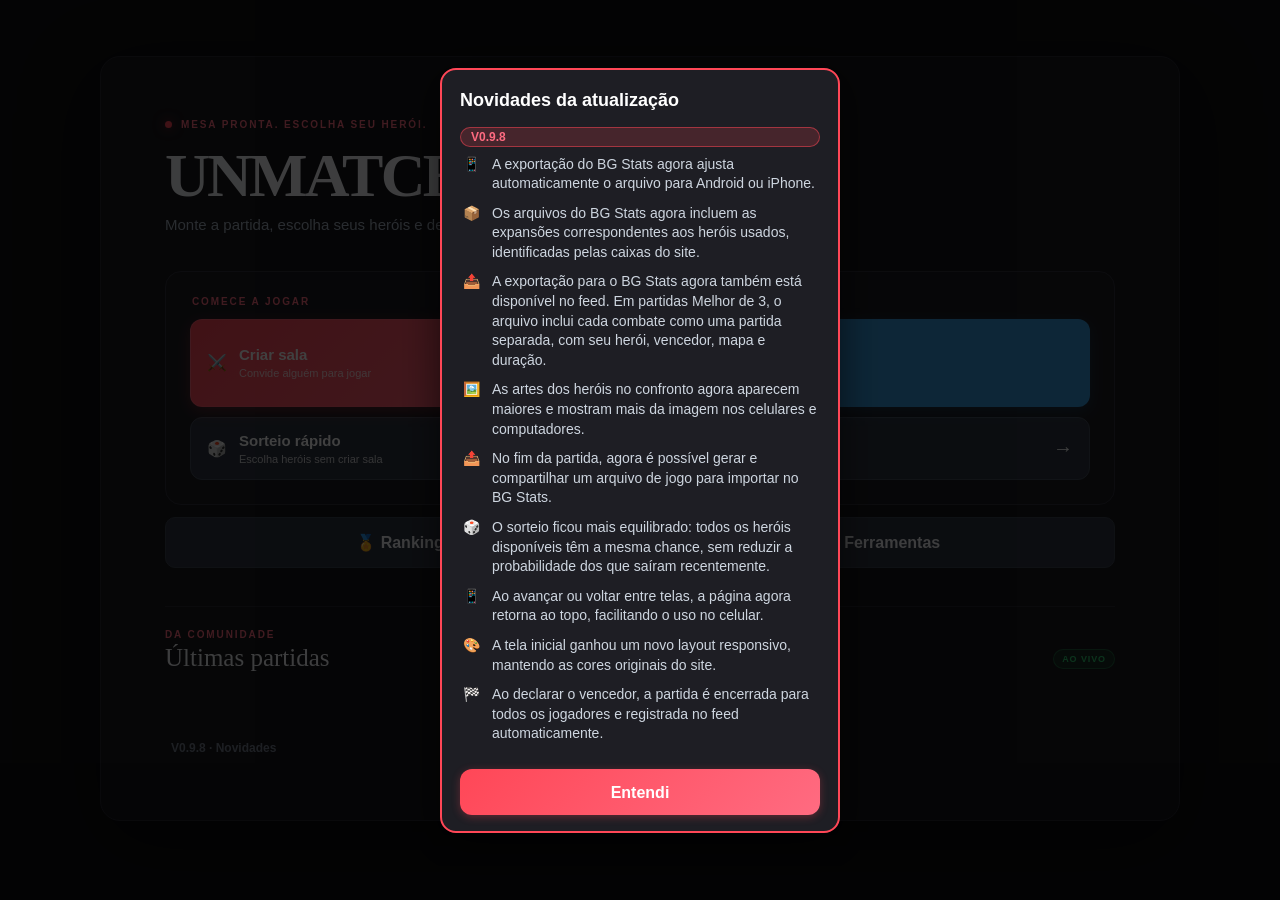
==== commit 7489aaf7: "Add files via upload" ====
--- a/index.html
+++ b/index.html
@@ -632,8 +632,8 @@
     <script src="https://www.gstatic.com/firebasejs/10.12.2/firebase-database-compat.js"></script>
     <script src="firebase-config.js"></script>
     <script src="boxes.js?v=1"></script>
-    <script src="app.js?v=20261127e"></script>
-    <script src="changelog.js?v=098f"></script>
+    <script src="app.js?v=20261127h"></script>
+    <script src="changelog.js?v=098i"></script>
 </body>
 </html>
 
@@ -644,3 +644,7 @@
 
 
 
+
+
+
+
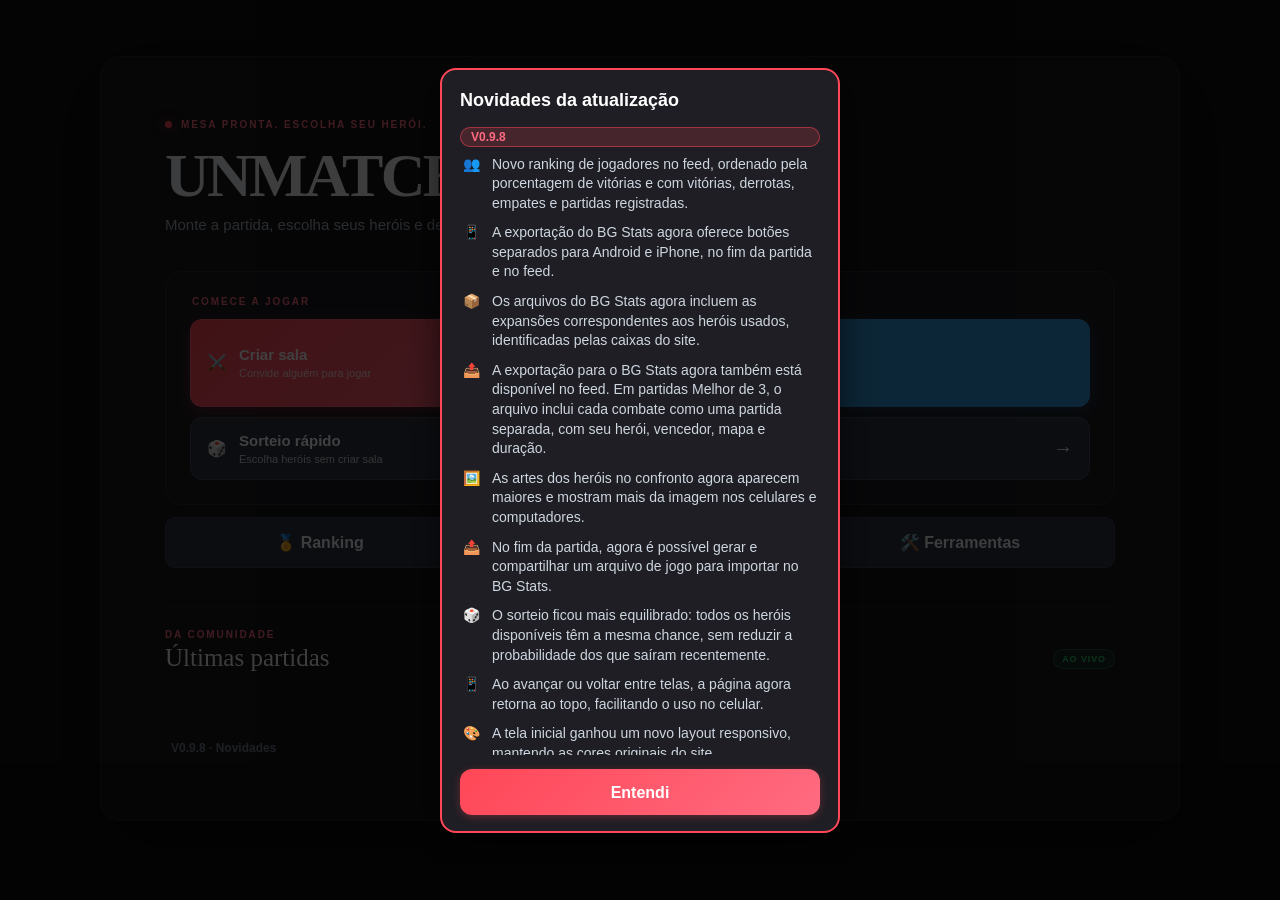
==== commit 4bbb2631: "Add files via upload" ====
--- a/index.html
+++ b/index.html
@@ -24,7 +24,7 @@
     <meta name="twitter:title" content="Unmatched Draft — Sorteio e Draft Online para Unmatched">
     <meta name="twitter:description" content="Sorteie heróis, monte salas e organize partidas de Unmatched online, de graça, com amigos.">
 
-    <link rel="stylesheet" href="style.css?v=20261127d">
+    <link rel="stylesheet" href="style.css?v=20261127f">
 </head>
 <body class="is-home-screen">
 
@@ -53,6 +53,7 @@
             </section>
             <nav class="home-tools-nav" aria-label="Mais opções">
                 <button id="btn-go-rank" class="btn-secondary js-go-rank">🏅 Ranking</button>
+                <button id="btn-go-player-rank" class="btn-secondary">👥 Jogadores</button>
                 <button id="btn-go-tools" class="btn-secondary">🛠️ Ferramentas</button>
             </nav>
 
@@ -336,6 +337,17 @@
             <p id="rank-loading" class="waiting-text" style="display: none;">Carregando ranking...</p>
             <div id="rank-list" class="rank-list"></div>
             <button id="btn-rank-back" class="btn-secondary">Voltar ao Início</button>
+        </div>
+
+        <!-- TELA: Ranking de jogadores -->
+        <div id="screen-player-rank" class="screen" style="display: none;">
+            <h1>👥 Jogadores</h1>
+            <p>Ranking pelas partidas registradas no feed, agrupadas pelo nome usado no site.</p>
+            <input type="text" id="player-rank-filter" class="text-input rank-filter" placeholder="Buscar jogador..." autocomplete="off">
+            <p class="rank-note">Ordem pela porcentagem de vitórias. Empates não contam como vitória nem derrota; em caso de empate, quem tem mais vitórias fica na frente.</p>
+            <p id="player-rank-loading" class="waiting-text" style="display: none;">Carregando ranking...</p>
+            <div id="player-rank-list" class="rank-list"></div>
+            <button id="btn-player-rank-back" class="btn-secondary">Voltar ao Início</button>
         </div>
 
         <!-- TELA: Entrar com código -->
@@ -571,7 +583,10 @@
             <p id="post-game-message">-</p>
             <p id="post-game-duration" class="post-game-duration"></p>
             <p id="post-game-auto-posted" class="waiting-text">📣 Partida postada automaticamente no feed!</p>
-            <button id="btn-export-bgstats" class="btn-secondary">📤 Enviar para o BG Stats</button>
+            <div class="bgstats-export-actions">
+                <button id="btn-export-bgstats-android" class="btn-secondary">🤖 BG Stats Android</button>
+                <button id="btn-export-bgstats-ios" class="btn-secondary">🍎 BG Stats iPhone</button>
+            </div>
             <button id="btn-rematch" style="background-color: #2ecc71;">Revanche</button>
             <button id="btn-close-room" class="btn-secondary">Fechar Sala</button>
         </div>
@@ -632,8 +647,8 @@
     <script src="https://www.gstatic.com/firebasejs/10.12.2/firebase-database-compat.js"></script>
     <script src="firebase-config.js"></script>
     <script src="boxes.js?v=1"></script>
-    <script src="app.js?v=20261127h"></script>
-    <script src="changelog.js?v=098i"></script>
+    <script src="app.js?v=20261127j"></script>
+    <script src="changelog.js?v=098k"></script>
 </body>
 </html>
 
@@ -648,3 +663,4 @@
 
 
 
+
--- a/style.css
+++ b/style.css
@@ -1828,6 +1828,7 @@
 @media (min-width: 800px) {
     body.is-home-screen { padding: 56px 28px; }
     body.is-home-screen .container { max-width: 1080px; padding: 54px 64px; }
+    .home-tools-nav { grid-template-columns: repeat(3, 1fr); }
     .home-hero { padding-bottom: 34px; }
     .home-play-panel { padding: 24px; }
     .home-play-panel .btn-row button { min-height: 88px; }
@@ -1888,7 +1889,9 @@
 .home-feed-section { border-color: #26262f; }
 .feed-heading > span { color: #2ecc71; background: rgba(46,204,113,.12); border-color: rgba(46,204,113,.3); }
 .home-feed-section .feed-post { border-color: #2f3542; background: #1e1e24; }
-.feed-bgstats-btn { width: auto; margin: 10px 0 2px; padding: 9px 14px; font-size: 12px; }
+.bgstats-export-actions { display: flex; flex-wrap: wrap; gap: 8px; margin: 10px 0 2px; }
+.bgstats-export-actions > button { width: auto; flex: 1 1 180px; margin: 0; padding: 9px 14px; font-size: 12px; }
+.feed-bgstats-btn { width: auto; }
 button:focus-visible { outline-color: #ff6b81; }
 
 /* Larger full-art hero cards on the combat matchup screen. */
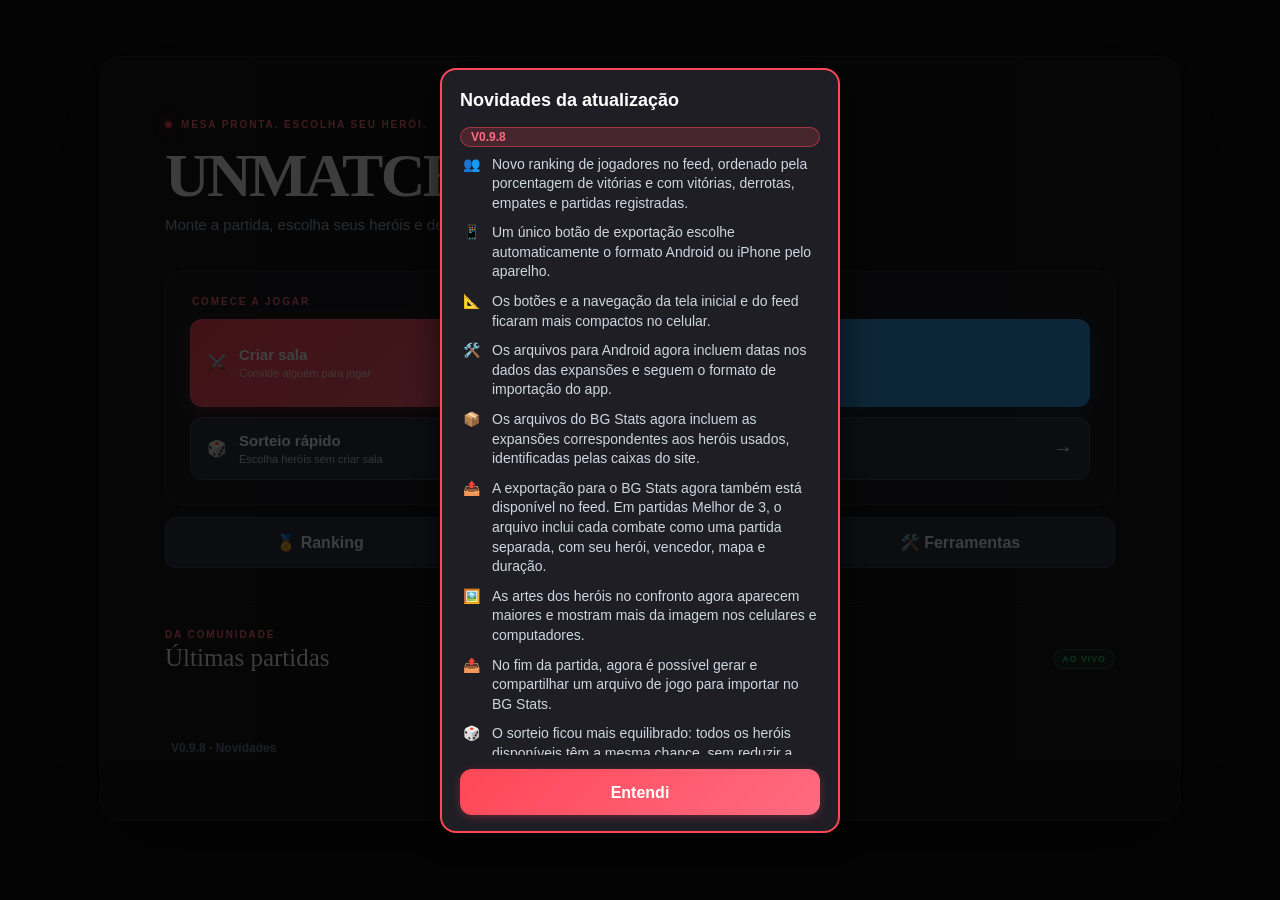
==== commit ee9c69c1: "Add files via upload" ====
--- a/index.html
+++ b/index.html
@@ -1,4 +1,4 @@
-﻿<!DOCTYPE html>
+<!DOCTYPE html>
 <html lang="pt-BR">
 <head>
     <meta charset="UTF-8">
@@ -24,7 +24,7 @@
     <meta name="twitter:title" content="Unmatched Draft — Sorteio e Draft Online para Unmatched">
     <meta name="twitter:description" content="Sorteie heróis, monte salas e organize partidas de Unmatched online, de graça, com amigos.">
 
-    <link rel="stylesheet" href="style.css?v=20261127f">
+    <link rel="stylesheet" href="style.css?v=20261127g">
 </head>
 <body class="is-home-screen">
 
@@ -583,10 +583,7 @@
             <p id="post-game-message">-</p>
             <p id="post-game-duration" class="post-game-duration"></p>
             <p id="post-game-auto-posted" class="waiting-text">📣 Partida postada automaticamente no feed!</p>
-            <div class="bgstats-export-actions">
-                <button id="btn-export-bgstats-android" class="btn-secondary">🤖 BG Stats Android</button>
-                <button id="btn-export-bgstats-ios" class="btn-secondary">🍎 BG Stats iPhone</button>
-            </div>
+            <button id="btn-export-bgstats" class="btn-secondary bgstats-export-button">📤 Enviar para o BG Stats</button>
             <button id="btn-rematch" style="background-color: #2ecc71;">Revanche</button>
             <button id="btn-close-room" class="btn-secondary">Fechar Sala</button>
         </div>
@@ -647,8 +644,8 @@
     <script src="https://www.gstatic.com/firebasejs/10.12.2/firebase-database-compat.js"></script>
     <script src="firebase-config.js"></script>
     <script src="boxes.js?v=1"></script>
-    <script src="app.js?v=20261127j"></script>
-    <script src="changelog.js?v=098k"></script>
+    <script src="app.js?v=20261127k"></script>
+    <script src="changelog.js?v=098l"></script>
 </body>
 </html>
 
--- a/style.css
+++ b/style.css
@@ -1836,16 +1836,23 @@
 }
 @media (max-width: 520px) {
     body.is-home-screen { padding: 18px 12px; }
-    body.is-home-screen .container { padding: 22px 16px; border-radius: 18px; }
-    .home-hero { padding-bottom: 20px; }
-    .home-hero p { font-size: 13px; }
-    .home-play-panel { padding: 14px; }
-    .home-play-panel .btn-row { gap: 8px; }
-    .home-play-panel .btn-row button { min-height: 76px; gap: 8px; padding: 11px 9px; font-size: 18px; }
-    .home-play-panel strong { font-size: 13px; }
-    .home-play-panel small { font-size: 10px; line-height: 1.3; }
-    .home-quick-btn { padding: 12px; }
-    .feed-heading h3 { font-size: 22px; }
+    body.is-home-screen .container { padding: 18px 14px; border-radius: 16px; }
+    .home-hero { padding: 4px 0 16px; }
+    .home-hero h1 { font-size: clamp(32px, 9vw, 42px); }
+    .home-hero p { font-size: 12px; }
+    .home-play-panel { padding: 12px; }
+    .home-play-panel .btn-row { grid-template-columns: 1fr; gap: 7px; }
+    .home-play-panel .btn-row button { min-height: 52px; gap: 10px; padding: 8px 12px; font-size: 14px; border-radius: 10px; }
+    .home-play-panel strong { font-size: 14px; }
+    .home-play-panel small { font-size: 10px; line-height: 1.2; }
+    .home-quick-btn { min-height: 48px; padding: 8px 12px; margin-top: 7px; }
+    .home-tools-nav { grid-template-columns: repeat(3, minmax(0, 1fr)); gap: 6px; margin-top: 8px; }
+    .home-tools-nav button { min-height: 44px; padding: 7px 3px; font-size: 11px; line-height: 1.15; border-radius: 8px; }
+    .home-feed-section { margin-top: 20px; padding-top: 16px; }
+    .feed-heading h3 { font-size: 20px; }
+    .feed-post { padding: 12px; }
+    .feed-bgstats-btn { min-height: 40px; padding: 8px 12px; font-size: 12px; }
+    .feed-toggle-comments { min-height: 40px; padding: 8px 12px; font-size: 12px; }
 }
 
 /* Keep the refreshed layout, restore the original Unmatched Draft palette. */
@@ -1889,9 +1896,9 @@
 .home-feed-section { border-color: #26262f; }
 .feed-heading > span { color: #2ecc71; background: rgba(46,204,113,.12); border-color: rgba(46,204,113,.3); }
 .home-feed-section .feed-post { border-color: #2f3542; background: #1e1e24; }
-.bgstats-export-actions { display: flex; flex-wrap: wrap; gap: 8px; margin: 10px 0 2px; }
-.bgstats-export-actions > button { width: auto; flex: 1 1 180px; margin: 0; padding: 9px 14px; font-size: 12px; }
-.feed-bgstats-btn { width: auto; }
+.bgstats-export-button { margin-top: 10px; }
+.feed-bgstats-btn { width: auto !important; margin: 10px 0 2px; padding: 10px 14px; font-size: 13px; }
+.feed-toggle-comments { min-height: 44px; padding: 10px 14px; font-size: 13px; }
 button:focus-visible { outline-color: #ff6b81; }
 
 /* Larger full-art hero cards on the combat matchup screen. */
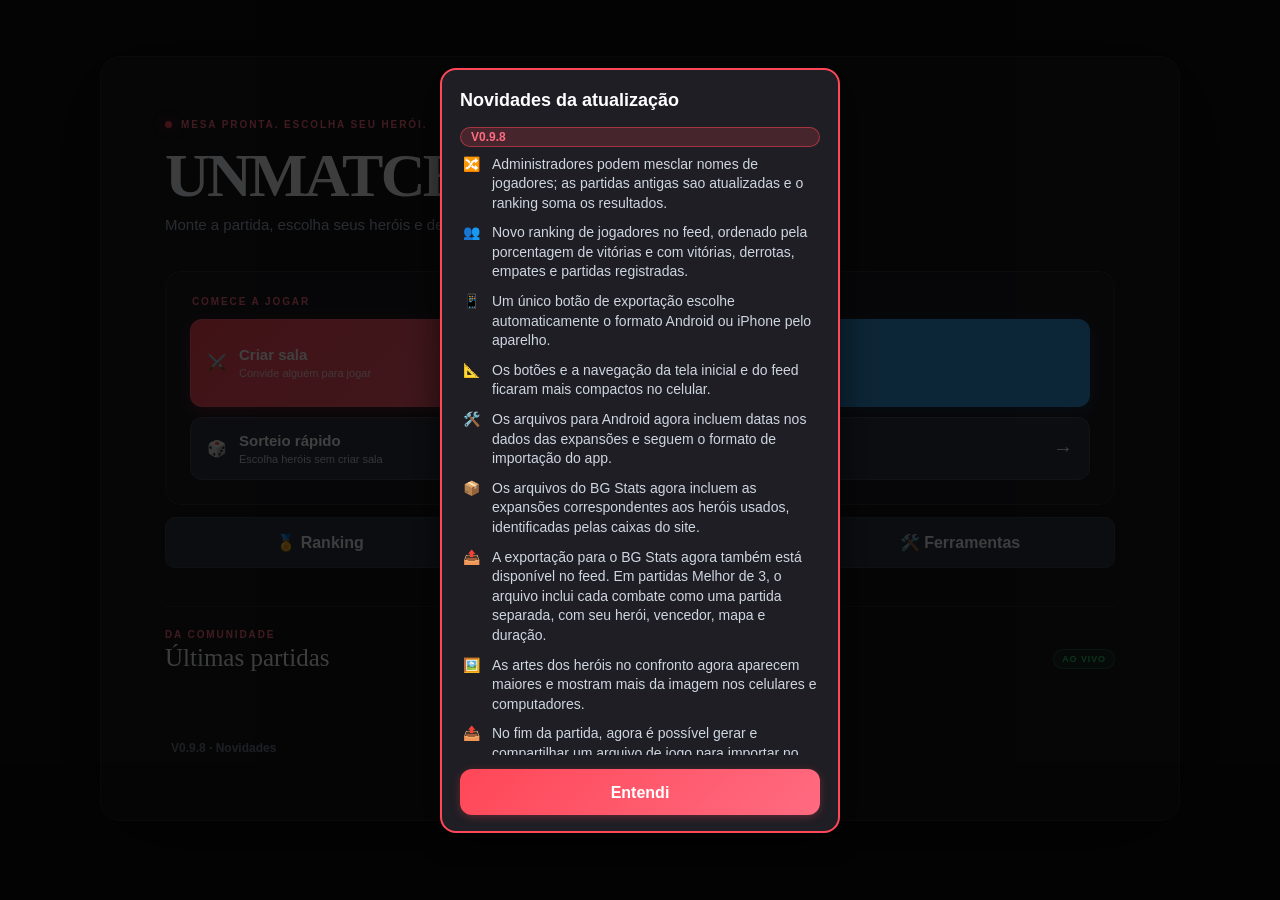
==== commit b03c397c: "Add files via upload" ====
--- a/index.html
+++ b/index.html
@@ -24,7 +24,7 @@
     <meta name="twitter:title" content="Unmatched Draft — Sorteio e Draft Online para Unmatched">
     <meta name="twitter:description" content="Sorteie heróis, monte salas e organize partidas de Unmatched online, de graça, com amigos.">
 
-    <link rel="stylesheet" href="style.css?v=20261127g">
+    <link rel="stylesheet" href="style.css?v=20261127h">
 </head>
 <body class="is-home-screen">
 
@@ -344,6 +344,17 @@
             <h1>👥 Jogadores</h1>
             <p>Ranking pelas partidas registradas no feed, agrupadas pelo nome usado no site.</p>
             <input type="text" id="player-rank-filter" class="text-input rank-filter" placeholder="Buscar jogador..." autocomplete="off">
+            <section class="player-merge-admin" aria-label="Mesclar jogadores">
+                <button id="btn-player-merge-enable" class="btn-secondary">🔒 Mesclar nomes (admin)</button>
+                <div id="player-merge-panel" class="player-merge-panel" style="display:none;">
+                    <p>Selecione pelo menos dois nomes no ranking e escolha o nome que vai permanecer.</p>
+                    <label for="player-merge-canonical">Nome final</label>
+                    <input id="player-merge-canonical" class="text-input" type="text" maxlength="40" placeholder="Ex.: Alison" autocomplete="off">
+                    <p id="player-merge-selected-count" class="rank-note">0 nomes selecionados</p>
+                    <button id="btn-player-merge-apply" class="btn-secondary" disabled>Mesclar nomes selecionados</button>
+                    <button id="btn-player-merge-cancel" class="btn-secondary">Bloquear mesclagem</button>
+                </div>
+            </section>
             <p class="rank-note">Ordem pela porcentagem de vitórias. Empates não contam como vitória nem derrota; em caso de empate, quem tem mais vitórias fica na frente.</p>
             <p id="player-rank-loading" class="waiting-text" style="display: none;">Carregando ranking...</p>
             <div id="player-rank-list" class="rank-list"></div>
@@ -644,8 +655,8 @@
     <script src="https://www.gstatic.com/firebasejs/10.12.2/firebase-database-compat.js"></script>
     <script src="firebase-config.js"></script>
     <script src="boxes.js?v=1"></script>
-    <script src="app.js?v=20261127k"></script>
-    <script src="changelog.js?v=098l"></script>
+    <script src="app.js?v=20261127l"></script>
+    <script src="changelog.js?v=098m"></script>
 </body>
 </html>
 
--- a/style.css
+++ b/style.css
@@ -1443,6 +1443,14 @@
 .rank-info { flex: 1; min-width: 0; }
 .rank-name { font-size: 13px; font-weight: 700; color: #fff; white-space: nowrap; overflow: hidden; text-overflow: ellipsis; }
 .rank-record { font-size: 11px; color: #a4b0be; }
+.player-merge-admin { margin: 10px 0 14px; text-align: left; }
+.player-merge-admin > button, .player-merge-panel > button { min-height: 42px; padding: 10px 12px; font-size: 13px; }
+.player-merge-panel { margin-top: 8px; padding: 12px; background: #1e1e24; border: 1px solid #30303a; border-radius: 12px; }
+.player-merge-panel p { margin: 0 0 10px; font-size: 12px; }
+.player-merge-panel label[for="player-merge-canonical"] { display: block; margin-bottom: 5px; color: #a4b0be; font-size: 12px; font-weight: 700; }
+.player-merge-panel .text-input { margin: 0 0 8px; padding: 10px 12px; font-size: 14px; text-transform: none; letter-spacing: 0; }
+.player-merge-select { flex: 0 0 26px; display: flex; justify-content: center; align-items: center; cursor: pointer; }
+.player-merge-select input { width: 18px; height: 18px; margin: 0; accent-color: #ff4757; }
 .rank-pct { flex: 0 0 54px; text-align: right; font-weight: 800; font-size: 14px; }
 .rank-bar { height: 4px; background: #2f3542; border-radius: 4px; margin-top: 3px; overflow: hidden; }
 .rank-bar i { display: block; height: 100%; }
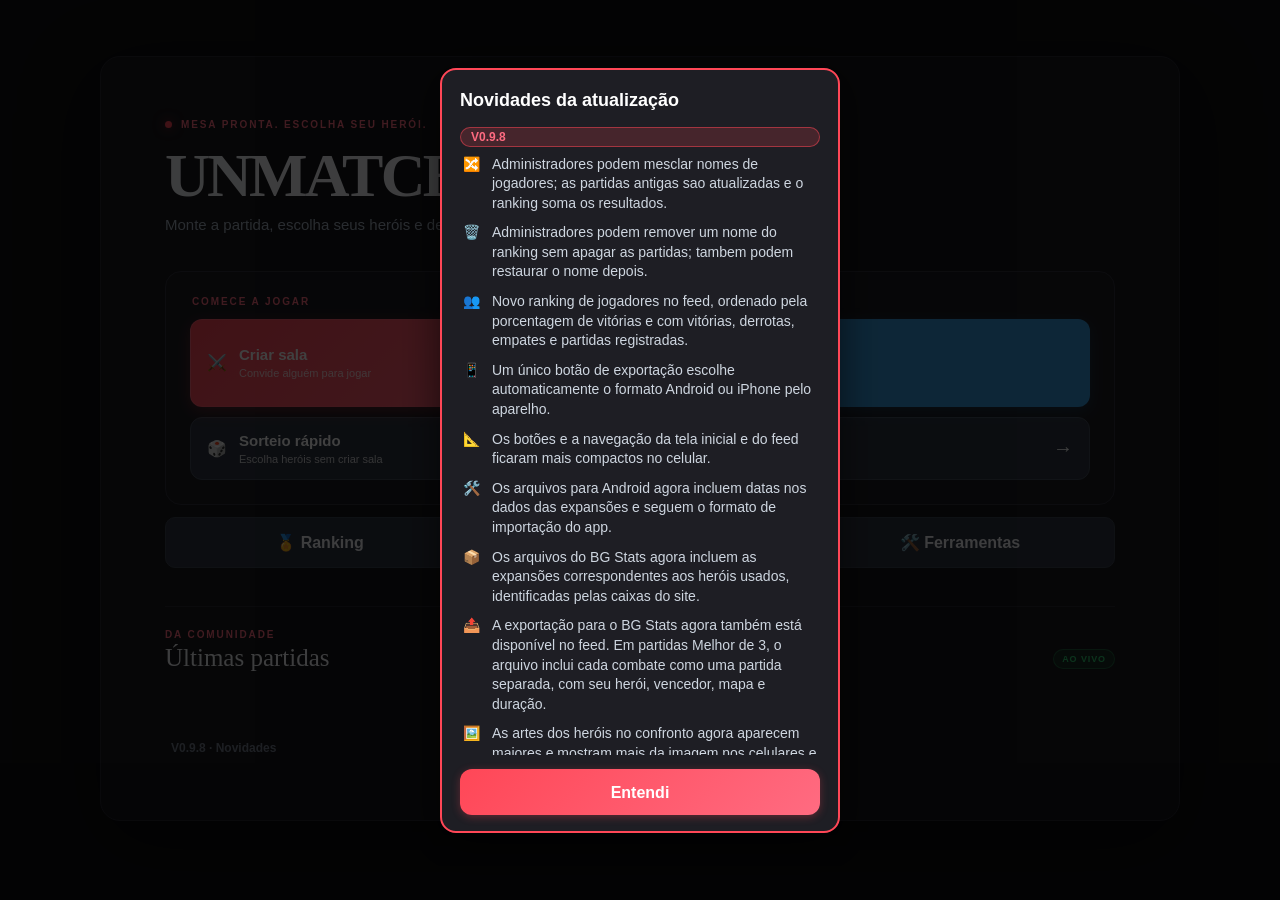
==== commit cf69b9c2: "Add files via upload" ====
--- a/index.html
+++ b/index.html
@@ -24,7 +24,7 @@
     <meta name="twitter:title" content="Unmatched Draft — Sorteio e Draft Online para Unmatched">
     <meta name="twitter:description" content="Sorteie heróis, monte salas e organize partidas de Unmatched online, de graça, com amigos.">
 
-    <link rel="stylesheet" href="style.css?v=20261127h">
+    <link rel="stylesheet" href="style.css?v=20261127i">
 </head>
 <body class="is-home-screen">
 
@@ -347,11 +347,13 @@
             <section class="player-merge-admin" aria-label="Mesclar jogadores">
                 <button id="btn-player-merge-enable" class="btn-secondary">🔒 Mesclar nomes (admin)</button>
                 <div id="player-merge-panel" class="player-merge-panel" style="display:none;">
-                    <p>Selecione pelo menos dois nomes no ranking e escolha o nome que vai permanecer.</p>
+                    <p>Para mesclar, selecione dois ou mais nomes e escolha o nome final. Para remover alguem do ranking sem apagar partidas, selecione o nome e use o botao de remocao.</p>
                     <label for="player-merge-canonical">Nome final</label>
                     <input id="player-merge-canonical" class="text-input" type="text" maxlength="40" placeholder="Ex.: Alison" autocomplete="off">
                     <p id="player-merge-selected-count" class="rank-note">0 nomes selecionados</p>
                     <button id="btn-player-merge-apply" class="btn-secondary" disabled>Mesclar nomes selecionados</button>
+                    <button id="btn-player-merge-hide" class="btn-secondary" disabled>Remover selecionados do ranking</button>
+                    <div id="player-merge-hidden-list" class="player-merge-hidden-list"></div>
                     <button id="btn-player-merge-cancel" class="btn-secondary">Bloquear mesclagem</button>
                 </div>
             </section>
@@ -655,8 +657,8 @@
     <script src="https://www.gstatic.com/firebasejs/10.12.2/firebase-database-compat.js"></script>
     <script src="firebase-config.js"></script>
     <script src="boxes.js?v=1"></script>
-    <script src="app.js?v=20261127l"></script>
-    <script src="changelog.js?v=098m"></script>
+    <script src="app.js?v=20261127m"></script>
+    <script src="changelog.js?v=098n"></script>
 </body>
 </html>
 
--- a/style.css
+++ b/style.css
@@ -1451,6 +1451,11 @@
 .player-merge-panel .text-input { margin: 0 0 8px; padding: 10px 12px; font-size: 14px; text-transform: none; letter-spacing: 0; }
 .player-merge-select { flex: 0 0 26px; display: flex; justify-content: center; align-items: center; cursor: pointer; }
 .player-merge-select input { width: 18px; height: 18px; margin: 0; accent-color: #ff4757; }
+.player-merge-admin #btn-player-merge-hide { margin-top: 7px; }
+.player-merge-hidden-list { margin-top: 12px; }
+.player-merge-hidden-list:empty { display: none; }
+.player-merge-hidden-row { display: flex; align-items: center; justify-content: space-between; gap: 8px; margin-top: 5px; padding: 7px 9px; border: 1px solid #30303a; border-radius: 8px; font-size: 12px; }
+.player-merge-hidden-row button { width: auto; min-height: 34px; margin: 0; padding: 6px 10px; font-size: 11px; }
 .rank-pct { flex: 0 0 54px; text-align: right; font-weight: 800; font-size: 14px; }
 .rank-bar { height: 4px; background: #2f3542; border-radius: 4px; margin-top: 3px; overflow: hidden; }
 .rank-bar i { display: block; height: 100%; }
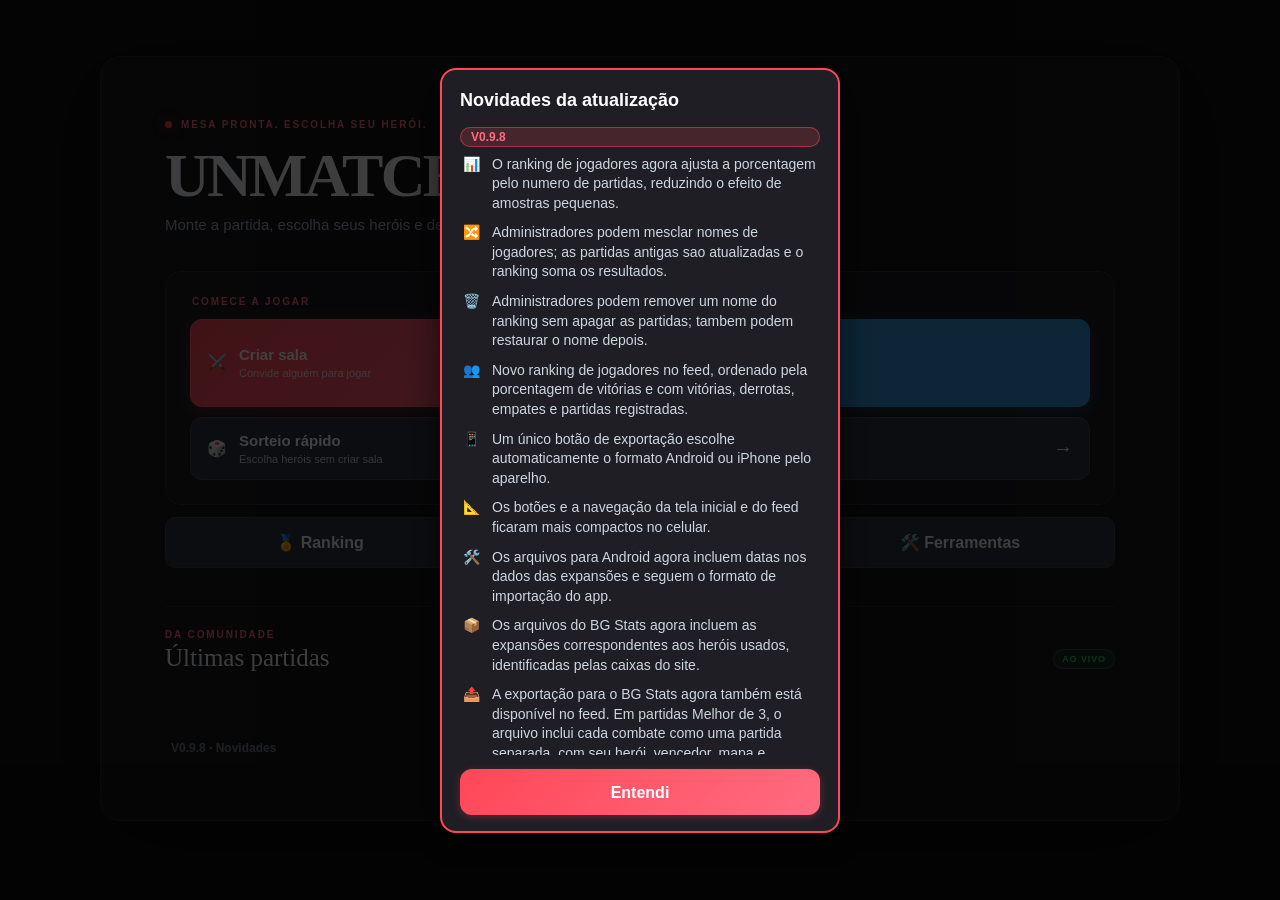
==== commit 36582261: "Add files via upload" ====
--- a/index.html
+++ b/index.html
@@ -24,7 +24,7 @@
     <meta name="twitter:title" content="Unmatched Draft — Sorteio e Draft Online para Unmatched">
     <meta name="twitter:description" content="Sorteie heróis, monte salas e organize partidas de Unmatched online, de graça, com amigos.">
 
-    <link rel="stylesheet" href="style.css?v=20261127i">
+    <link rel="stylesheet" href="style.css?v=20261127j">
 </head>
 <body class="is-home-screen">
 
@@ -333,7 +333,7 @@
             <h1>🏅 Ranking</h1>
             <p>Do herói mais forte ao mais fraco, pelas partidas registradas no site. Toque num herói para ver os confrontos dele.</p>
             <input type="text" id="rank-filter" class="text-input rank-filter" placeholder="Buscar herói..." autocomplete="off">
-            <p class="rank-note">Ordem pela porcentagem de vitória. Em caso de empate, quem tem mais jogos fica na frente. Sem jogos, ficam no final.</p>
+            <p class="rank-note">Ordem pela porcentagem de vitorias. Empates nao contam como vitoria nem derrota; em caso de empate, quem tem mais vitorias fica na frente.</p>
             <p id="rank-loading" class="waiting-text" style="display: none;">Carregando ranking...</p>
             <div id="rank-list" class="rank-list"></div>
             <button id="btn-rank-back" class="btn-secondary">Voltar ao Início</button>
@@ -357,7 +357,7 @@
                     <button id="btn-player-merge-cancel" class="btn-secondary">Bloquear mesclagem</button>
                 </div>
             </section>
-            <p class="rank-note">Ordem pela porcentagem de vitórias. Empates não contam como vitória nem derrota; em caso de empate, quem tem mais vitórias fica na frente.</p>
+            <p class="rank-note">Ordem pelo indice ajustado: com poucas partidas, o valor fica mais perto de 50% e se aproxima do aproveitamento real conforme o historico cresce. Empates nao contam; empates no indice sao decididos por quem tem mais partidas.</p>
             <p id="player-rank-loading" class="waiting-text" style="display: none;">Carregando ranking...</p>
             <div id="player-rank-list" class="rank-list"></div>
             <button id="btn-player-rank-back" class="btn-secondary">Voltar ao Início</button>
@@ -657,8 +657,8 @@
     <script src="https://www.gstatic.com/firebasejs/10.12.2/firebase-database-compat.js"></script>
     <script src="firebase-config.js"></script>
     <script src="boxes.js?v=1"></script>
-    <script src="app.js?v=20261127m"></script>
-    <script src="changelog.js?v=098n"></script>
+    <script src="app.js?v=20261127n"></script>
+    <script src="changelog.js?v=098o"></script>
 </body>
 </html>
 
--- a/style.css
+++ b/style.css
@@ -1456,7 +1456,8 @@
 .player-merge-hidden-list:empty { display: none; }
 .player-merge-hidden-row { display: flex; align-items: center; justify-content: space-between; gap: 8px; margin-top: 5px; padding: 7px 9px; border: 1px solid #30303a; border-radius: 8px; font-size: 12px; }
 .player-merge-hidden-row button { width: auto; min-height: 34px; margin: 0; padding: 6px 10px; font-size: 11px; }
-.rank-pct { flex: 0 0 54px; text-align: right; font-weight: 800; font-size: 14px; }
+.rank-pct { flex: 0 0 58px; text-align: right; font-weight: 800; font-size: 14px; }
+.rank-real-pct { display: block; margin-top: 1px; color: #a4b0be; font-size: 9px; font-weight: 500; }
 .rank-bar { height: 4px; background: #2f3542; border-radius: 4px; margin-top: 3px; overflow: hidden; }
 .rank-bar i { display: block; height: 100%; }
 
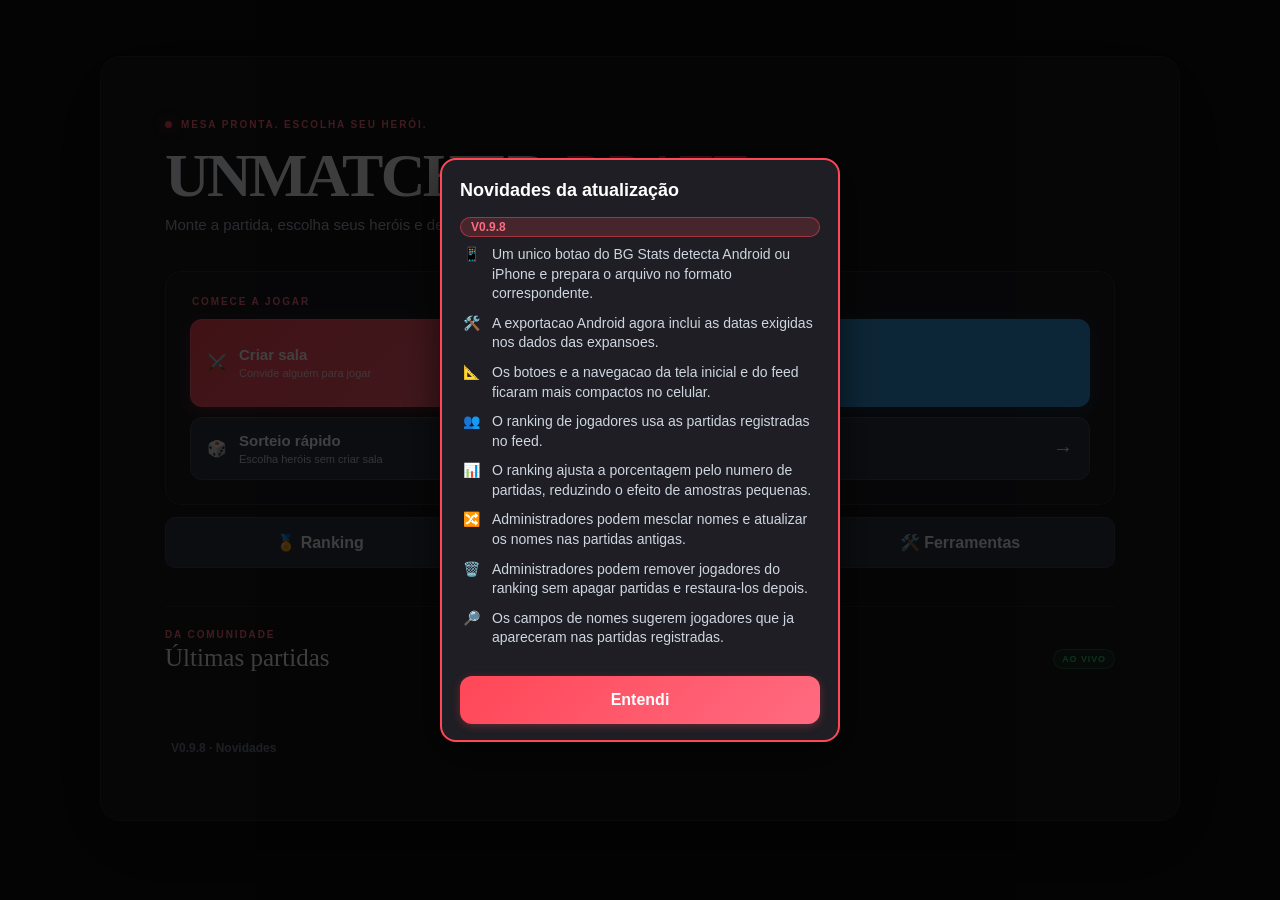
==== commit 683b4625: "Add files via upload" ====
--- a/index.html
+++ b/index.html
@@ -33,6 +33,7 @@
         <span>Sala: <strong id="room-code-display">-</strong></span>
         <button id="btn-copy-code" class="btn-copy-code">Copiar</button>
     </div>
+    <datalist id="player-name-suggestions"></datalist>
 
     <div class="container">
 
@@ -101,12 +102,12 @@
             <div id="add-match-1v1-fields">
                 <div class="config-section">
                     <h3>Jogador 1</h3>
-                    <input type="text" id="add-match-p1-name" class="text-input" placeholder="Nome do Jogador 1" style="margin-bottom: 10px;">
+                    <input type="text" id="add-match-p1-name" list="player-name-suggestions" class="text-input" placeholder="Nome do Jogador 1" style="margin-bottom: 10px;">
                     <input type="text" id="add-match-p1-hero" class="text-input" list="add-match-heroes-datalist" placeholder="Herói do Jogador 1">
                 </div>
                 <div class="config-section">
                     <h3>Jogador 2</h3>
-                    <input type="text" id="add-match-p2-name" class="text-input" placeholder="Nome do Jogador 2" style="margin-bottom: 10px;">
+                    <input type="text" id="add-match-p2-name" list="player-name-suggestions" class="text-input" placeholder="Nome do Jogador 2" style="margin-bottom: 10px;">
                     <input type="text" id="add-match-p2-hero" class="text-input" list="add-match-heroes-datalist" placeholder="Herói do Jogador 2">
                 </div>
                 <div class="config-section">
@@ -122,16 +123,16 @@
             <div id="add-match-2v2-fields" style="display: none;">
                 <div class="config-section">
                     <h3>Equipe A</h3>
-                    <input type="text" id="add-match-a1-name" class="text-input" placeholder="Jogador 1 (Equipe A)" style="margin-bottom: 10px;">
+                    <input type="text" id="add-match-a1-name" list="player-name-suggestions" class="text-input" placeholder="Jogador 1 (Equipe A)" style="margin-bottom: 10px;">
                     <input type="text" id="add-match-a1-hero" class="text-input" list="add-match-heroes-datalist" placeholder="Herói" style="margin-bottom: 10px;">
-                    <input type="text" id="add-match-a2-name" class="text-input" placeholder="Jogador 2 (Equipe A)" style="margin-bottom: 10px;">
+                    <input type="text" id="add-match-a2-name" list="player-name-suggestions" class="text-input" placeholder="Jogador 2 (Equipe A)" style="margin-bottom: 10px;">
                     <input type="text" id="add-match-a2-hero" class="text-input" list="add-match-heroes-datalist" placeholder="Herói">
                 </div>
                 <div class="config-section">
                     <h3>Equipe B</h3>
-                    <input type="text" id="add-match-b1-name" class="text-input" placeholder="Jogador 1 (Equipe B)" style="margin-bottom: 10px;">
+                    <input type="text" id="add-match-b1-name" list="player-name-suggestions" class="text-input" placeholder="Jogador 1 (Equipe B)" style="margin-bottom: 10px;">
                     <input type="text" id="add-match-b1-hero" class="text-input" list="add-match-heroes-datalist" placeholder="Herói" style="margin-bottom: 10px;">
-                    <input type="text" id="add-match-b2-name" class="text-input" placeholder="Jogador 2 (Equipe B)" style="margin-bottom: 10px;">
+                    <input type="text" id="add-match-b2-name" list="player-name-suggestions" class="text-input" placeholder="Jogador 2 (Equipe B)" style="margin-bottom: 10px;">
                     <input type="text" id="add-match-b2-hero" class="text-input" list="add-match-heroes-datalist" placeholder="Herói">
                 </div>
                 <div class="config-section">
@@ -612,10 +613,10 @@
             <input type="datetime-local" id="me-date" class="text-input me-input">
             <div id="me-fields">
                 <label class="me-label">Jogador 1</label>
-                <input type="text" id="me-name1" class="text-input me-input" placeholder="Jogador 1" autocomplete="off">
+                <input type="text" id="me-name1" list="player-name-suggestions" class="text-input me-input" placeholder="Jogador 1" autocomplete="off">
                 <select id="me-hero1" class="text-input me-input"></select>
                 <label class="me-label">Jogador 2</label>
-                <input type="text" id="me-name2" class="text-input me-input" placeholder="Jogador 2" autocomplete="off">
+                <input type="text" id="me-name2" list="player-name-suggestions" class="text-input me-input" placeholder="Jogador 2" autocomplete="off">
                 <select id="me-hero2" class="text-input me-input"></select>
                 <label class="me-label">Quem venceu?</label>
                 <div class="me-winner">
@@ -657,8 +658,8 @@
     <script src="https://www.gstatic.com/firebasejs/10.12.2/firebase-database-compat.js"></script>
     <script src="firebase-config.js"></script>
     <script src="boxes.js?v=1"></script>
-    <script src="app.js?v=20261127n"></script>
-    <script src="changelog.js?v=098o"></script>
+    <script src="app.js?v=20261127o"></script>
+    <script src="changelog.js?v=098q"></script>
 </body>
 </html>
 
